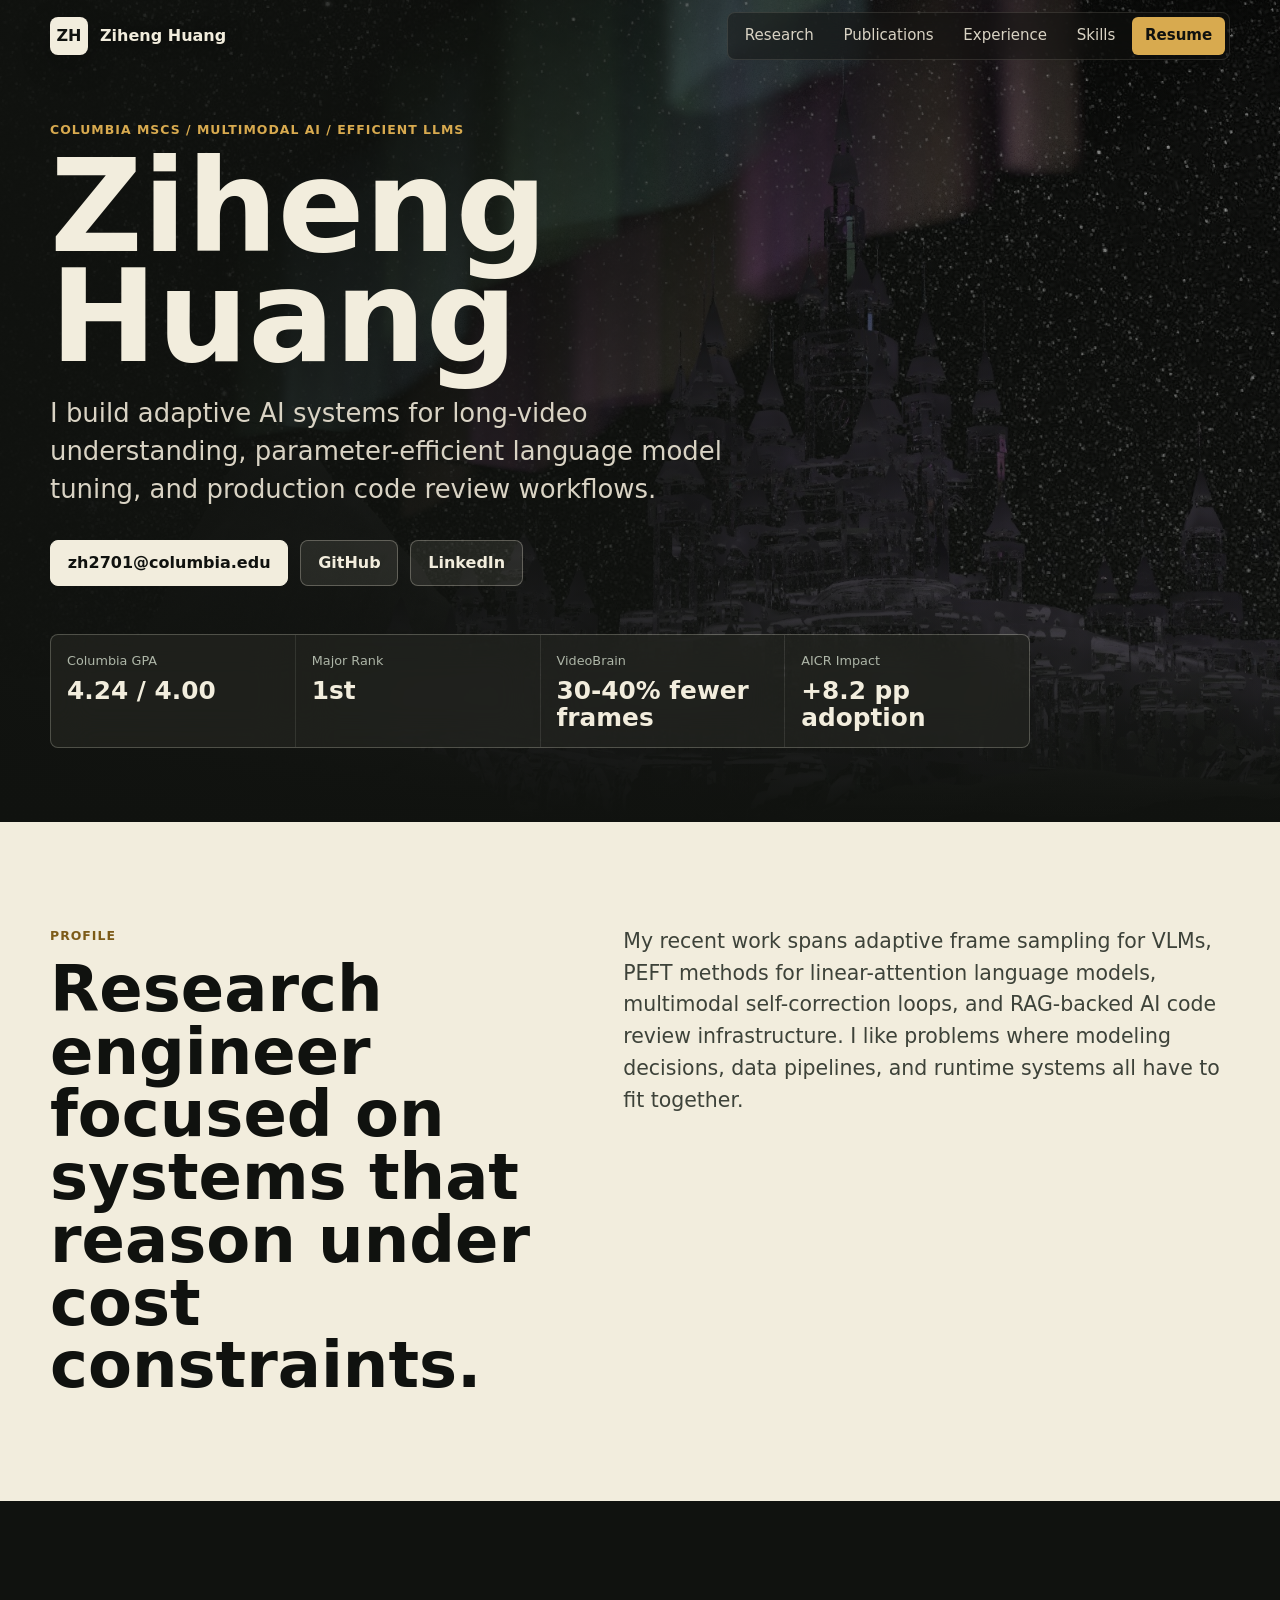
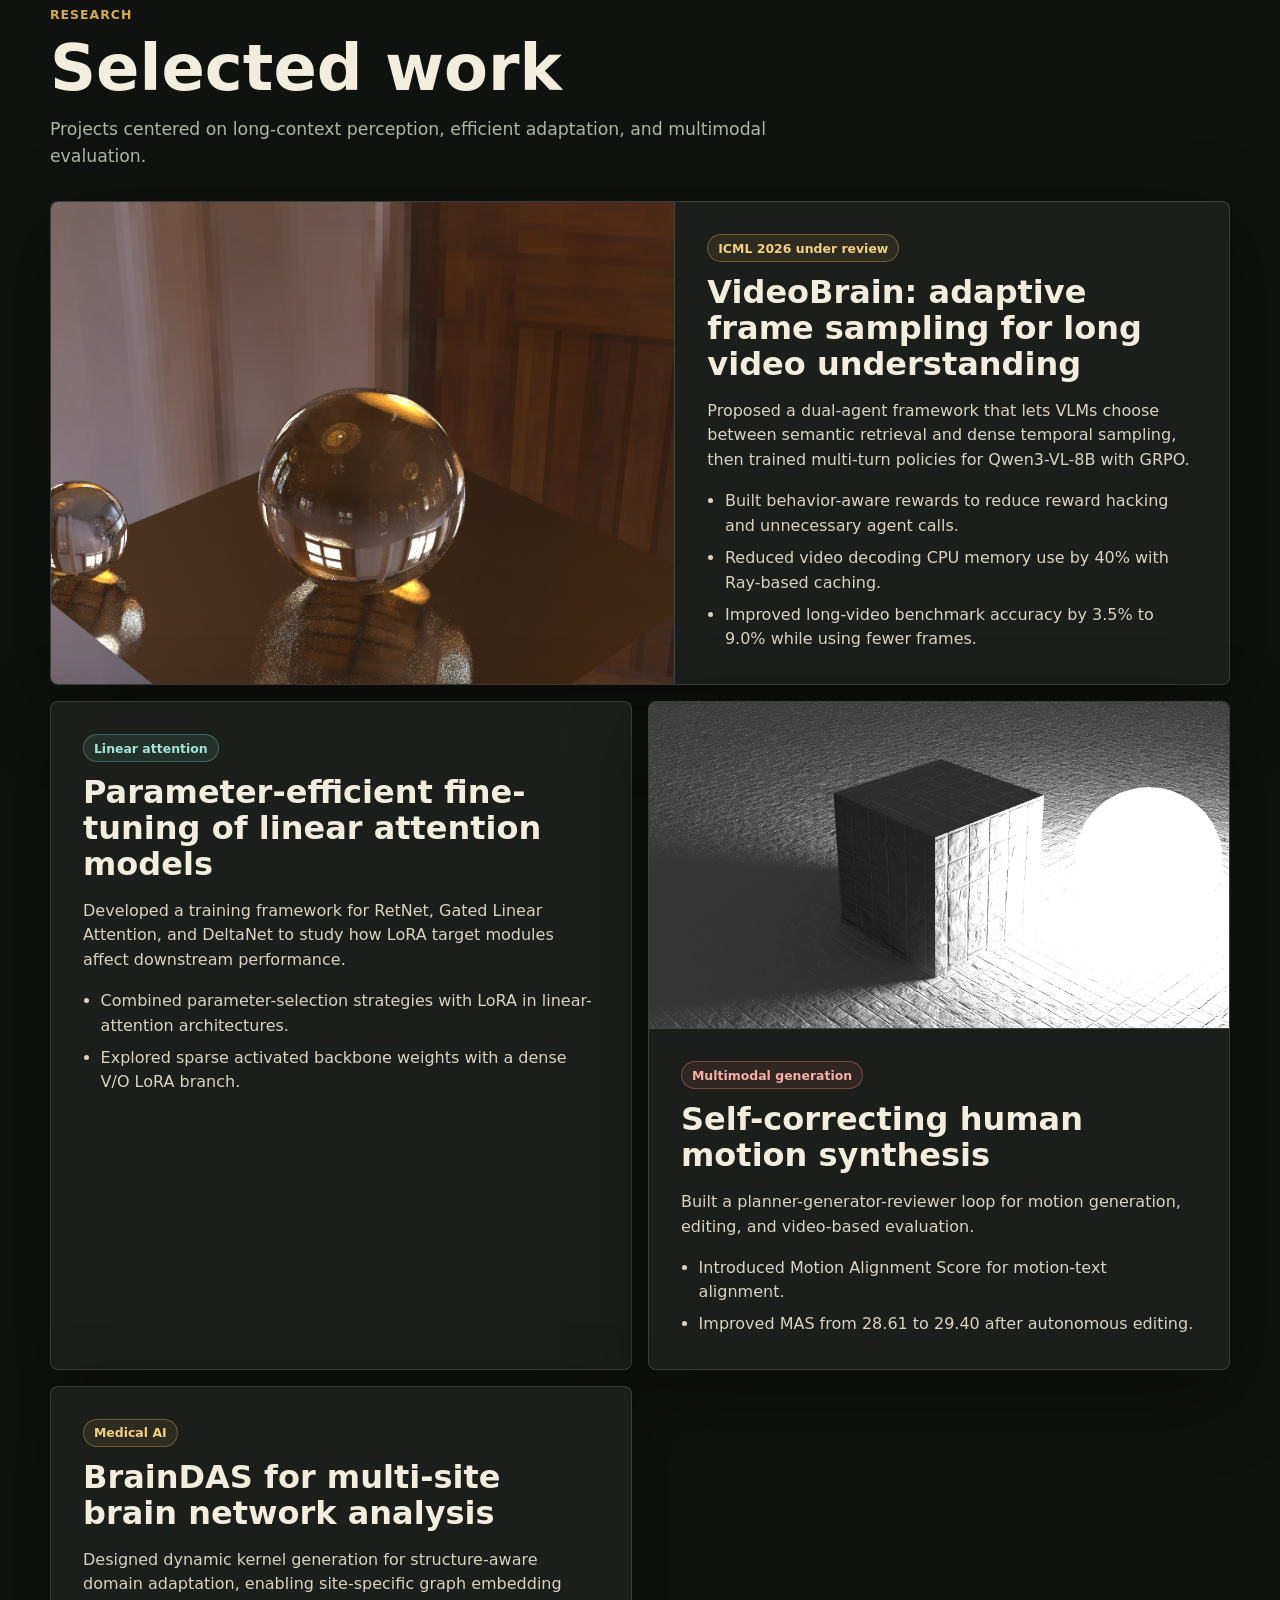
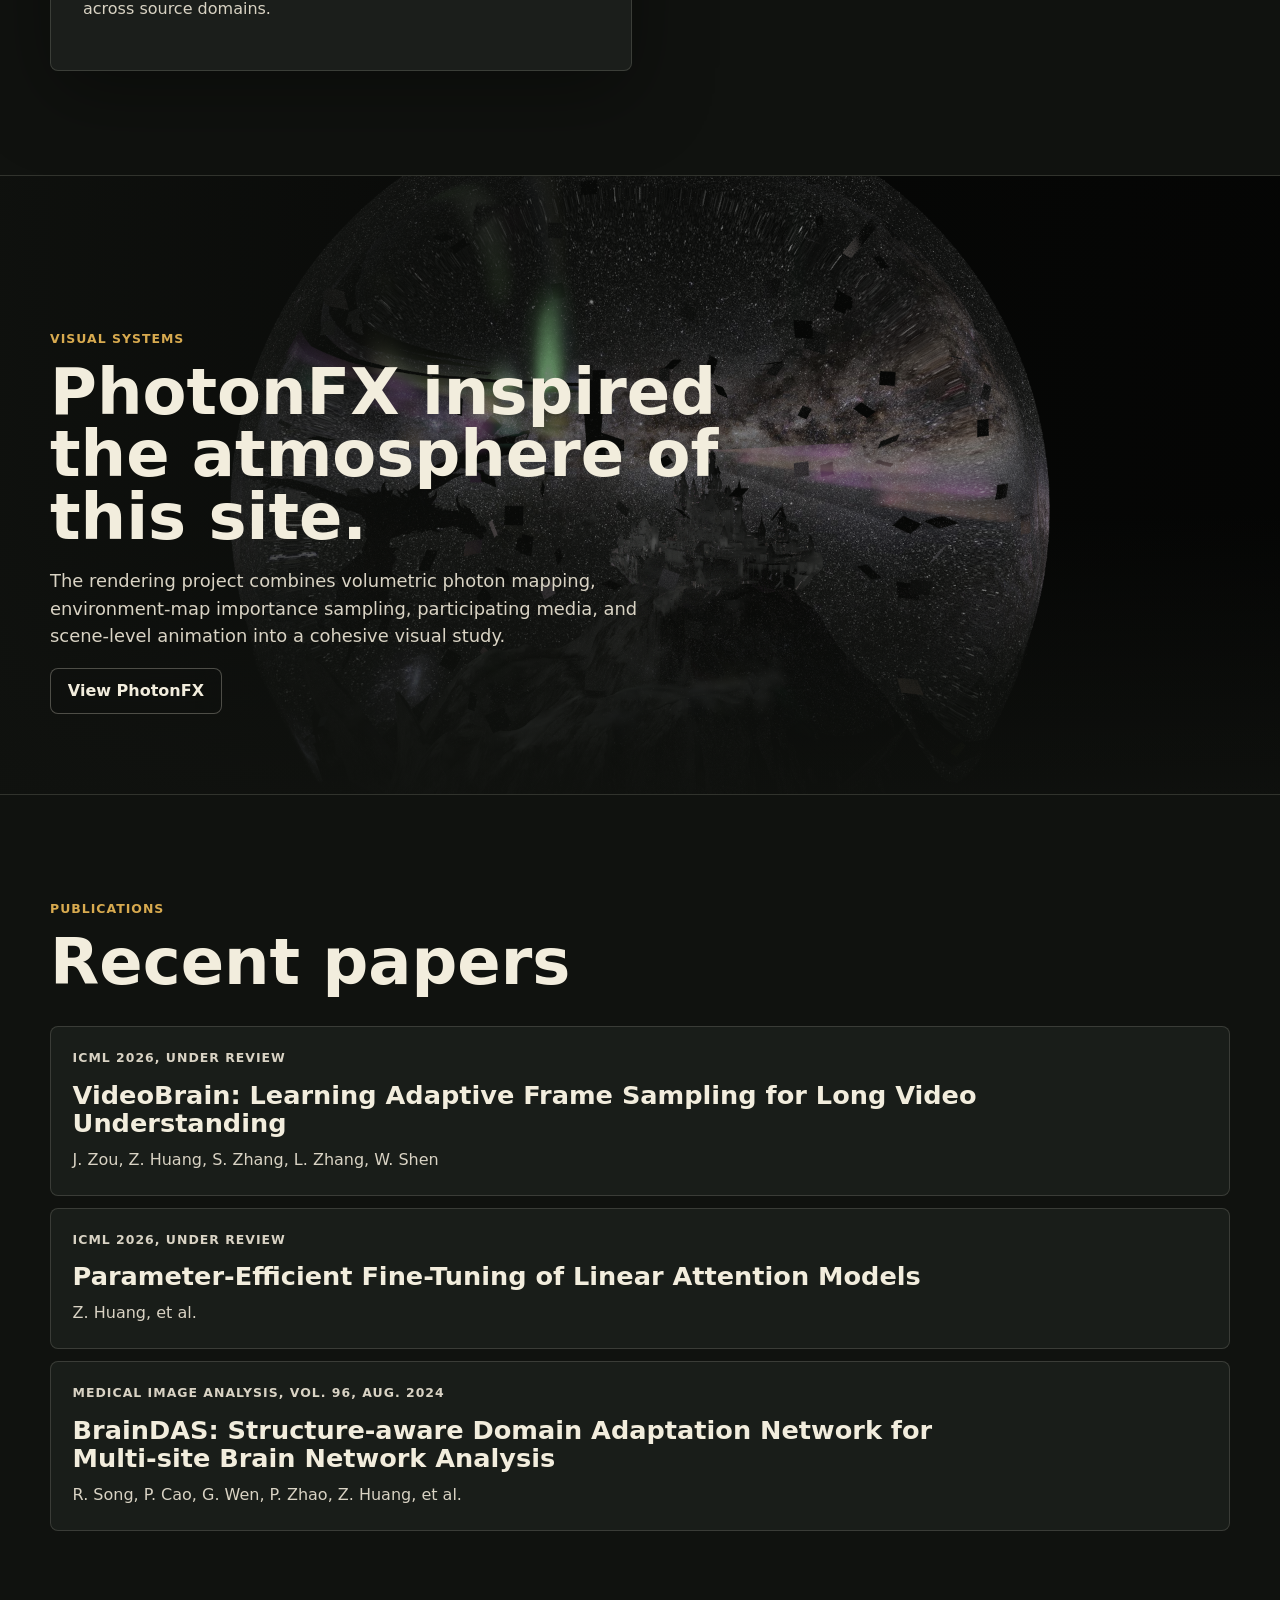
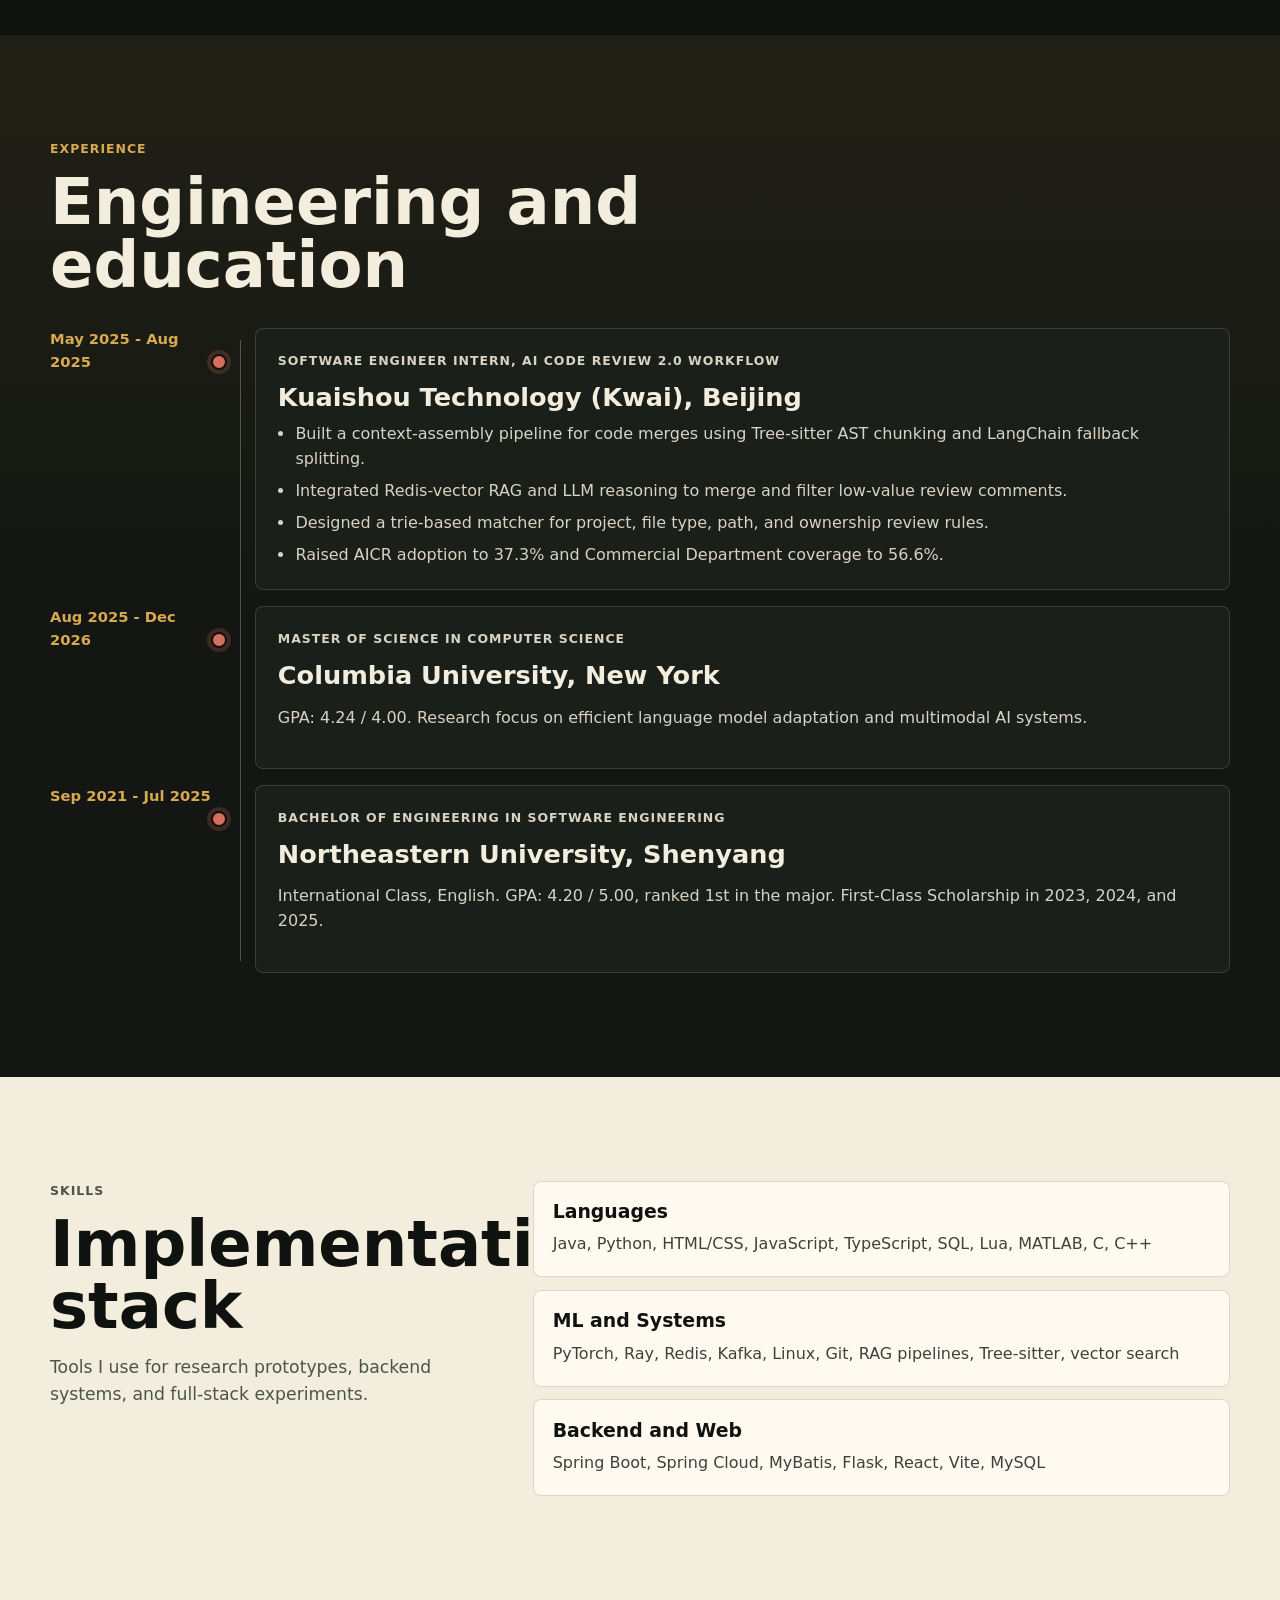
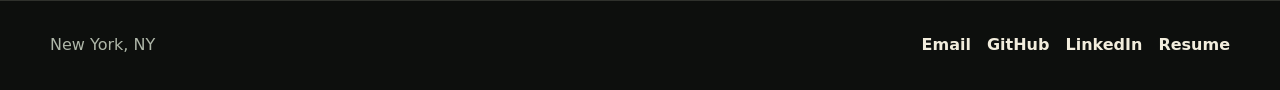
==== henrik/index.html @ ef233bc4 "Add Henrik personal homepage" ====
<!doctype html>
<html lang="en">
<head>
  <meta charset="utf-8">
  <meta name="viewport" content="width=device-width, initial-scale=1">
  <title>Ziheng Huang - AI Systems & Multimodal Research</title>
  <meta name="description" content="Personal homepage for Ziheng Huang, Columbia MSCS student working on multimodal AI, efficient language model adaptation, video understanding, and AI code review systems.">
  <meta name="theme-color" content="#10120f">
  <link rel="preload" href="../PhotonFX/images/ice_castle.jpg" as="image">
  <link rel="stylesheet" href="styles.css">
</head>
<body>
  <a class="skip-link" href="#main">Skip to content</a>

  <header class="site-header" data-header>
    <nav class="nav" aria-label="Primary navigation">
      <a class="brand" href="#top" aria-label="Ziheng Huang home">
        <span class="brand-mark">ZH</span>
        <span class="brand-text">Ziheng Huang</span>
      </a>
      <button class="nav-toggle" type="button" aria-expanded="false" aria-controls="nav-links" data-nav-toggle>
        <span></span>
        <span></span>
        <span></span>
      </button>
      <div class="nav-links" id="nav-links" data-nav-links>
        <a href="#research" data-nav-link>Research</a>
        <a href="#publications" data-nav-link>Publications</a>
        <a href="#experience" data-nav-link>Experience</a>
        <a href="#skills" data-nav-link>Skills</a>
        <a class="nav-resume" href="#experience">Resume</a>
      </div>
    </nav>
  </header>

  <main id="main">
    <section class="hero" id="top" data-section>
      <div class="hero-media" aria-hidden="true">
        <img src="../PhotonFX/images/ice_castle.jpg" alt="">
      </div>
      <div class="hero-scrim" aria-hidden="true"></div>
      <div class="hero-content">
        <p class="eyebrow">Columbia MSCS / Multimodal AI / Efficient LLMs</p>
        <h1>Ziheng Huang</h1>
        <p class="hero-lede">
          I build adaptive AI systems for long-video understanding, parameter-efficient
          language model tuning, and production code review workflows.
        </p>
        <div class="hero-actions" aria-label="Contact links">
          <a class="button primary" href="mailto:zh2701@columbia.edu">zh2701@columbia.edu</a>
          <a class="button secondary" href="https://github.com/HuangZiheng-o-O" target="_blank" rel="noopener">GitHub</a>
          <a class="button secondary" href="https://www.linkedin.com/in/ziheng-huang-0211b1287/" target="_blank" rel="noopener">LinkedIn</a>
        </div>
        <dl class="hero-metrics" aria-label="Selected profile metrics">
          <div>
            <dt>Columbia GPA</dt>
            <dd>4.24 / 4.00</dd>
          </div>
          <div>
            <dt>Major Rank</dt>
            <dd>1st</dd>
          </div>
          <div>
            <dt>VideoBrain</dt>
            <dd>30-40% fewer frames</dd>
          </div>
          <div>
            <dt>AICR Impact</dt>
            <dd>+8.2 pp adoption</dd>
          </div>
        </dl>
      </div>
    </section>

    <section class="intro-band reveal" aria-label="Profile summary">
      <div class="section-inner intro-grid">
        <div>
          <p class="section-kicker">Profile</p>
          <h2>Research engineer focused on systems that reason under cost constraints.</h2>
        </div>
        <p>
          My recent work spans adaptive frame sampling for VLMs, PEFT methods for
          linear-attention language models, multimodal self-correction loops, and RAG-backed
          AI code review infrastructure. I like problems where modeling decisions, data
          pipelines, and runtime systems all have to fit together.
        </p>
      </div>
    </section>

    <section class="section" id="research" data-section>
      <div class="section-inner">
        <div class="section-heading reveal">
          <p class="section-kicker">Research</p>
          <h2>Selected work</h2>
          <p>
            Projects centered on long-context perception, efficient adaptation, and
            multimodal evaluation.
          </p>
        </div>

        <div class="feature-grid">
          <article class="feature-card large reveal">
            <div class="feature-media">
              <img src="../PhotonFX/images/env_map.jpg" alt="Rendered snow globe environment map from PhotonFX.">
            </div>
            <div class="feature-body">
              <span class="pill">ICML 2026 under review</span>
              <h3>VideoBrain: adaptive frame sampling for long video understanding</h3>
              <p>
                Proposed a dual-agent framework that lets VLMs choose between semantic
                retrieval and dense temporal sampling, then trained multi-turn policies for
                Qwen3-VL-8B with GRPO.
              </p>
              <ul>
                <li>Built behavior-aware rewards to reduce reward hacking and unnecessary agent calls.</li>
                <li>Reduced video decoding CPU memory use by 40% with Ray-based caching.</li>
                <li>Improved long-video benchmark accuracy by 3.5% to 9.0% while using fewer frames.</li>
              </ul>
            </div>
          </article>

          <article class="feature-card reveal">
            <div class="feature-body">
              <span class="pill teal">Linear attention</span>
              <h3>Parameter-efficient fine-tuning of linear attention models</h3>
              <p>
                Developed a training framework for RetNet, Gated Linear Attention, and
                DeltaNet to study how LoRA target modules affect downstream performance.
              </p>
              <ul>
                <li>Combined parameter-selection strategies with LoRA in linear-attention architectures.</li>
                <li>Explored sparse activated backbone weights with a dense V/O LoRA branch.</li>
              </ul>
            </div>
          </article>

          <article class="feature-card reveal">
            <div class="feature-media compact">
              <img src="../PhotonFX/images/normal_map_pmfg.jpg" alt="Photon mapping final gathering render.">
            </div>
            <div class="feature-body">
              <span class="pill coral">Multimodal generation</span>
              <h3>Self-correcting human motion synthesis</h3>
              <p>
                Built a planner-generator-reviewer loop for motion generation, editing, and
                video-based evaluation.
              </p>
              <ul>
                <li>Introduced Motion Alignment Score for motion-text alignment.</li>
                <li>Improved MAS from 28.61 to 29.40 after autonomous editing.</li>
              </ul>
            </div>
          </article>

          <article class="feature-card reveal">
            <div class="feature-body">
              <span class="pill">Medical AI</span>
              <h3>BrainDAS for multi-site brain network analysis</h3>
              <p>
                Designed dynamic kernel generation for structure-aware domain adaptation,
                enabling site-specific graph embedding across source domains.
              </p>
            </div>
          </article>
        </div>
      </div>
    </section>

    <section class="visual-section reveal" aria-label="Rendering project">
      <div class="visual-media" aria-hidden="true">
        <img src="../PhotonFX/images/snowglobe.jpg" alt="">
      </div>
      <div class="visual-content">
        <p class="section-kicker">Visual Systems</p>
        <h2>PhotonFX inspired the atmosphere of this site.</h2>
        <p>
          The rendering project combines volumetric photon mapping, environment-map
          importance sampling, participating media, and scene-level animation into a
          cohesive visual study.
        </p>
        <a class="button secondary on-dark" href="../PhotonFX/result.html">View PhotonFX</a>
      </div>
    </section>

    <section class="section" id="publications" data-section>
      <div class="section-inner">
        <div class="section-heading reveal">
          <p class="section-kicker">Publications</p>
          <h2>Recent papers</h2>
        </div>
        <div class="publication-list">
          <article class="publication reveal">
            <p class="pub-venue">ICML 2026, under review</p>
            <h3>VideoBrain: Learning Adaptive Frame Sampling for Long Video Understanding</h3>
            <p>J. Zou, Z. Huang, S. Zhang, L. Zhang, W. Shen</p>
          </article>
          <article class="publication reveal">
            <p class="pub-venue">ICML 2026, under review</p>
            <h3>Parameter-Efficient Fine-Tuning of Linear Attention Models</h3>
            <p>Z. Huang, et al.</p>
          </article>
          <article class="publication reveal">
            <p class="pub-venue">Medical Image Analysis, Vol. 96, Aug. 2024</p>
            <h3>BrainDAS: Structure-aware Domain Adaptation Network for Multi-site Brain Network Analysis</h3>
            <p>R. Song, P. Cao, G. Wen, P. Zhao, Z. Huang, et al.</p>
          </article>
        </div>
      </div>
    </section>

    <section class="section timeline-section" id="experience" data-section>
      <div class="section-inner">
        <div class="section-heading reveal">
          <p class="section-kicker">Experience</p>
          <h2>Engineering and education</h2>
        </div>

        <div class="timeline">
          <article class="timeline-item reveal">
            <div class="timeline-date">May 2025 - Aug 2025</div>
            <div class="timeline-card">
              <p class="role">Software Engineer Intern, AI Code Review 2.0 Workflow</p>
              <h3>Kuaishou Technology (Kwai), Beijing</h3>
              <ul>
                <li>Built a context-assembly pipeline for code merges using Tree-sitter AST chunking and LangChain fallback splitting.</li>
                <li>Integrated Redis-vector RAG and LLM reasoning to merge and filter low-value review comments.</li>
                <li>Designed a trie-based matcher for project, file type, path, and ownership review rules.</li>
                <li>Raised AICR adoption to 37.3% and Commercial Department coverage to 56.6%.</li>
              </ul>
            </div>
          </article>

          <article class="timeline-item reveal">
            <div class="timeline-date">Aug 2025 - Dec 2026</div>
            <div class="timeline-card">
              <p class="role">Master of Science in Computer Science</p>
              <h3>Columbia University, New York</h3>
              <p>GPA: 4.24 / 4.00. Research focus on efficient language model adaptation and multimodal AI systems.</p>
            </div>
          </article>

          <article class="timeline-item reveal">
            <div class="timeline-date">Sep 2021 - Jul 2025</div>
            <div class="timeline-card">
              <p class="role">Bachelor of Engineering in Software Engineering</p>
              <h3>Northeastern University, Shenyang</h3>
              <p>International Class, English. GPA: 4.20 / 5.00, ranked 1st in the major. First-Class Scholarship in 2023, 2024, and 2025.</p>
            </div>
          </article>
        </div>
      </div>
    </section>

    <section class="section skills-section" id="skills" data-section>
      <div class="section-inner skills-layout">
        <div class="section-heading reveal">
          <p class="section-kicker">Skills</p>
          <h2>Implementation stack</h2>
          <p>Tools I use for research prototypes, backend systems, and full-stack experiments.</p>
        </div>
        <div class="skill-columns">
          <div class="skill-group reveal">
            <h3>Languages</h3>
            <p>Java, Python, HTML/CSS, JavaScript, TypeScript, SQL, Lua, MATLAB, C, C++</p>
          </div>
          <div class="skill-group reveal">
            <h3>ML and Systems</h3>
            <p>PyTorch, Ray, Redis, Kafka, Linux, Git, RAG pipelines, Tree-sitter, vector search</p>
          </div>
          <div class="skill-group reveal">
            <h3>Backend and Web</h3>
            <p>Spring Boot, Spring Cloud, MyBatis, Flask, React, Vite, MySQL</p>
          </div>
        </div>
      </div>
    </section>
  </main>

  <footer class="footer">
    <div class="section-inner footer-inner">
      <p>New York, NY</p>
      <div class="footer-links">
        <a href="mailto:zh2701@columbia.edu">Email</a>
        <a href="https://github.com/HuangZiheng-o-O" target="_blank" rel="noopener">GitHub</a>
        <a href="https://www.linkedin.com/in/ziheng-huang-0211b1287/" target="_blank" rel="noopener">LinkedIn</a>
        <a href="#experience">Resume</a>
      </div>
    </div>
  </footer>

  <script src="script.js"></script>
</body>
</html>
---- henrik/styles.css ----
:root {
  --ink: #10120f;
  --ink-2: #171a17;
  --panel: #1d211d;
  --panel-2: #242821;
  --paper: #f2eddd;
  --paper-soft: #d9d3c4;
  --muted: #aeb6a8;
  --line: rgba(242, 237, 221, 0.15);
  --line-strong: rgba(242, 237, 221, 0.28);
  --gold: #d8aa4f;
  --teal: #61b8a7;
  --coral: #d66f5d;
  --sage: #8fa36d;
  --shadow: 0 24px 80px rgba(0, 0, 0, 0.34);
  --max: 1180px;
  color-scheme: dark;
}

* {
  box-sizing: border-box;
}

html {
  scroll-behavior: smooth;
}

body {
  margin: 0;
  font-family: Inter, ui-sans-serif, system-ui, -apple-system, BlinkMacSystemFont, "Segoe UI", sans-serif;
  color: var(--paper);
  background:
    linear-gradient(180deg, rgba(97, 184, 167, 0.08), transparent 300px),
    var(--ink);
  line-height: 1.55;
  letter-spacing: 0;
  overflow-x: hidden;
}

body::before {
  content: "";
  position: fixed;
  inset: 0;
  z-index: -2;
  pointer-events: none;
  opacity: 0.06;
  background-image:
    linear-gradient(rgba(255, 255, 255, 0.08) 1px, transparent 1px),
    linear-gradient(90deg, rgba(255, 255, 255, 0.08) 1px, transparent 1px);
  background-size: 56px 56px;
  mask-image: linear-gradient(to bottom, transparent, black 18%, black 70%, transparent);
}

img {
  display: block;
  max-width: 100%;
}

a {
  color: inherit;
  text-decoration: none;
}

[id] {
  scroll-margin-top: 88px;
}

ul {
  margin: 0;
  padding-left: 1.1rem;
}

li + li {
  margin-top: 0.45rem;
}

.skip-link {
  position: fixed;
  left: 1rem;
  top: 1rem;
  z-index: 1000;
  transform: translateY(-140%);
  padding: 0.65rem 0.9rem;
  color: var(--ink);
  background: var(--paper);
  border-radius: 6px;
  transition: transform 180ms ease;
}

.skip-link:focus {
  transform: translateY(0);
}

.site-header {
  position: fixed;
  top: 0;
  left: 0;
  right: 0;
  z-index: 50;
  transition: background-color 180ms ease, border-color 180ms ease, backdrop-filter 180ms ease;
  border-bottom: 1px solid transparent;
}

.site-header.is-scrolled {
  background: rgba(16, 18, 15, 0.82);
  border-bottom-color: var(--line);
  backdrop-filter: blur(18px);
}

.nav {
  width: min(var(--max), calc(100% - 36px));
  min-height: 72px;
  margin: 0 auto;
  display: flex;
  align-items: center;
  justify-content: space-between;
  gap: 1rem;
}

.brand {
  display: inline-flex;
  align-items: center;
  gap: 0.75rem;
  font-weight: 760;
}

.brand-mark {
  display: grid;
  place-items: center;
  width: 38px;
  height: 38px;
  border: 1px solid var(--line-strong);
  border-radius: 8px;
  color: var(--ink);
  background: var(--paper);
  box-shadow: 0 10px 30px rgba(0, 0, 0, 0.24);
}

.brand-text {
  color: var(--paper);
  text-shadow: 0 1px 16px rgba(0, 0, 0, 0.7);
}

.nav-links {
  display: flex;
  align-items: center;
  gap: 0.25rem;
  padding: 0.25rem;
  border: 1px solid rgba(242, 237, 221, 0.12);
  border-radius: 8px;
  background: rgba(16, 18, 15, 0.44);
  backdrop-filter: blur(14px);
}

.nav-links a {
  min-height: 38px;
  display: inline-flex;
  align-items: center;
  padding: 0 0.8rem;
  border-radius: 6px;
  color: var(--paper-soft);
  font-size: 0.94rem;
  transition: color 160ms ease, background-color 160ms ease;
}

.nav-links a:hover,
.nav-links a.is-active {
  color: var(--paper);
  background: rgba(242, 237, 221, 0.1);
}

.nav-links .nav-resume {
  color: var(--ink);
  background: var(--gold);
  font-weight: 740;
}

.nav-links .nav-resume:hover {
  color: var(--ink);
  background: #f0c66d;
}

.nav-toggle {
  display: none;
  width: 42px;
  height: 42px;
  border: 1px solid var(--line-strong);
  border-radius: 8px;
  background: rgba(16, 18, 15, 0.5);
  color: var(--paper);
  padding: 0;
}

.nav-toggle span {
  display: block;
  width: 19px;
  height: 2px;
  margin: 4px auto;
  background: currentColor;
}

.hero {
  position: relative;
  min-height: 86svh;
  isolation: isolate;
  display: grid;
  align-items: end;
  overflow: hidden;
  padding: 7.5rem 0 4.6rem;
}

.hero-media,
.hero-media img,
.hero-scrim {
  position: absolute;
  inset: 0;
}

.hero-media {
  z-index: -3;
  overflow: hidden;
  background: #1c211f;
}

.hero-media img {
  width: 100%;
  height: 100%;
  object-fit: cover;
  transform: scale(1.04);
  filter: saturate(1.02) contrast(1.04);
  transform-origin: center;
}

.hero-scrim {
  z-index: -2;
  background:
    linear-gradient(90deg, rgba(16, 18, 15, 0.96) 0%, rgba(16, 18, 15, 0.75) 38%, rgba(16, 18, 15, 0.2) 100%),
    linear-gradient(0deg, var(--ink) 0%, rgba(16, 18, 15, 0.56) 30%, rgba(16, 18, 15, 0.2) 100%);
}

.hero-content {
  width: min(var(--max), calc(100% - 36px));
  margin: 0 auto;
}

.eyebrow,
.section-kicker,
.pub-venue,
.role {
  margin: 0 0 0.8rem;
  color: var(--gold);
  font-size: 0.78rem;
  font-weight: 800;
  letter-spacing: 0.08em;
  text-transform: uppercase;
}

.hero h1 {
  max-width: 11ch;
  margin: 0;
  color: var(--paper);
  font-size: clamp(4.2rem, 10vw, 9.8rem);
  line-height: 0.86;
  font-weight: 860;
}

.hero-lede {
  max-width: 720px;
  margin: 1.45rem 0 0;
  color: var(--paper-soft);
  font-size: clamp(1.14rem, 2.3vw, 1.62rem);
  line-height: 1.45;
}

.hero-actions {
  display: flex;
  flex-wrap: wrap;
  gap: 0.75rem;
  margin-top: 2rem;
}

.button {
  display: inline-flex;
  align-items: center;
  justify-content: center;
  min-height: 46px;
  padding: 0 1.05rem;
  border-radius: 8px;
  border: 1px solid var(--line-strong);
  font-weight: 760;
  transition: transform 160ms ease, border-color 160ms ease, background-color 160ms ease;
}

.button:hover {
  transform: translateY(-2px);
}

.button.primary {
  color: var(--ink);
  background: var(--paper);
  border-color: var(--paper);
}

.button.secondary {
  color: var(--paper);
  background: rgba(242, 237, 221, 0.09);
}

.button.secondary:hover {
  border-color: var(--paper);
  background: rgba(242, 237, 221, 0.14);
}

.button.on-dark {
  background: rgba(16, 18, 15, 0.48);
  backdrop-filter: blur(10px);
}

.hero-metrics {
  display: grid;
  grid-template-columns: repeat(4, minmax(0, 1fr));
  gap: 1px;
  max-width: 980px;
  margin: 3rem 0 0;
  overflow: hidden;
  border: 1px solid var(--line);
  border-radius: 8px;
  background: var(--line);
}

.hero-metrics div {
  min-height: 112px;
  padding: 1rem;
  background: rgba(16, 18, 15, 0.58);
  backdrop-filter: blur(18px);
}

.hero-metrics dt {
  color: var(--muted);
  font-size: 0.8rem;
}

.hero-metrics dd {
  margin: 0.35rem 0 0;
  color: var(--paper);
  font-size: clamp(1.1rem, 2vw, 1.55rem);
  line-height: 1.1;
  font-weight: 800;
}

.section,
.intro-band {
  padding: 6.5rem 0;
}

.section-inner {
  width: min(var(--max), calc(100% - 36px));
  margin: 0 auto;
}

.intro-band {
  background: var(--paper);
  color: var(--ink);
}

.intro-grid {
  display: grid;
  grid-template-columns: minmax(0, 0.9fr) minmax(0, 1.1fr);
  gap: clamp(2rem, 6vw, 6rem);
  align-items: start;
}

.intro-band .section-kicker {
  color: #7d5b18;
}

.intro-band h2,
.section-heading h2,
.visual-content h2 {
  margin: 0;
  font-size: clamp(2.15rem, 5vw, 4.6rem);
  line-height: 0.98;
  letter-spacing: 0;
}

.intro-band p:last-child {
  margin: 0;
  color: #3d4239;
  font-size: clamp(1.05rem, 1.7vw, 1.28rem);
}

.section-heading {
  max-width: 780px;
  margin-bottom: 2rem;
}

.section-heading p:last-child {
  margin: 1rem 0 0;
  color: var(--muted);
  font-size: 1.08rem;
}

.feature-grid {
  display: grid;
  grid-template-columns: repeat(2, minmax(0, 1fr));
  gap: 1rem;
}

.feature-card {
  min-height: 100%;
  border: 1px solid var(--line);
  border-radius: 8px;
  background: rgba(29, 33, 29, 0.9);
  overflow: hidden;
  box-shadow: var(--shadow);
}

.feature-card.large {
  grid-column: 1 / -1;
  display: grid;
  grid-template-columns: minmax(0, 1.06fr) minmax(360px, 0.94fr);
}

.feature-media {
  min-height: 360px;
  background: var(--panel-2);
  border-bottom: 1px solid var(--line);
}

.feature-card.large .feature-media {
  min-height: 100%;
  border-bottom: 0;
  border-right: 1px solid var(--line);
}

.feature-media.compact {
  min-height: 250px;
}

.feature-media img {
  width: 100%;
  height: 100%;
  object-fit: cover;
}

.feature-body {
  padding: clamp(1.25rem, 3vw, 2rem);
}

.pill {
  display: inline-flex;
  align-items: center;
  min-height: 28px;
  padding: 0 0.62rem;
  border: 1px solid rgba(216, 170, 79, 0.4);
  border-radius: 999px;
  color: #f3cf84;
  background: rgba(216, 170, 79, 0.1);
  font-size: 0.78rem;
  font-weight: 780;
}

.pill.teal {
  color: #a5e2d7;
  border-color: rgba(97, 184, 167, 0.42);
  background: rgba(97, 184, 167, 0.12);
}

.pill.coral {
  color: #f5b0a4;
  border-color: rgba(214, 111, 93, 0.45);
  background: rgba(214, 111, 93, 0.12);
}

.feature-body h3,
.publication h3,
.timeline-card h3,
.skill-group h3 {
  margin: 0.8rem 0 0.65rem;
  color: var(--paper);
  font-size: clamp(1.35rem, 2.5vw, 2rem);
  line-height: 1.12;
}

.feature-body p,
.feature-body li,
.publication p,
.timeline-card p,
.timeline-card li,
.skill-group p {
  color: var(--paper-soft);
}

.feature-body ul {
  margin-top: 1rem;
}

.visual-section {
  position: relative;
  min-height: 620px;
  display: grid;
  align-items: end;
  isolation: isolate;
  overflow: hidden;
  padding: 5rem 0;
  border-top: 1px solid var(--line);
  border-bottom: 1px solid var(--line);
}

.visual-media,
.visual-media img {
  position: absolute;
  inset: 0;
}

.visual-media {
  z-index: -3;
}

.visual-media img {
  width: 100%;
  height: 100%;
  object-fit: cover;
}

.visual-section::after {
  content: "";
  position: absolute;
  inset: 0;
  z-index: -2;
  background:
    linear-gradient(90deg, rgba(16, 18, 15, 0.92), rgba(16, 18, 15, 0.42) 54%, rgba(16, 18, 15, 0.3)),
    linear-gradient(0deg, rgba(16, 18, 15, 0.86), transparent 45%);
}

.visual-content {
  width: min(720px, calc(100% - 36px));
  margin-left: max(18px, calc((100vw - var(--max)) / 2));
}

.visual-content p:not(.section-kicker) {
  max-width: 650px;
  color: var(--paper-soft);
  font-size: 1.12rem;
}

.publication-list {
  display: grid;
  gap: 0.75rem;
}

.publication {
  padding: 1.35rem;
  border: 1px solid var(--line);
  border-radius: 8px;
  background: rgba(29, 33, 29, 0.76);
}

.publication h3 {
  max-width: 920px;
  font-size: clamp(1.2rem, 2vw, 1.65rem);
}

.publication p {
  margin: 0;
}

.pub-venue {
  color: var(--teal);
}

.timeline-section {
  background:
    linear-gradient(180deg, rgba(216, 170, 79, 0.07), transparent 36rem),
    #131612;
}

.timeline {
  position: relative;
  display: grid;
  gap: 1rem;
}

.timeline::before {
  content: "";
  position: absolute;
  left: 190px;
  top: 0.75rem;
  bottom: 0.75rem;
  width: 1px;
  background: var(--line-strong);
}

.timeline-item {
  display: grid;
  grid-template-columns: 170px minmax(0, 1fr);
  gap: 2.2rem;
  align-items: start;
}

.timeline-date {
  position: sticky;
  top: 92px;
  color: var(--gold);
  font-weight: 780;
  font-size: 0.92rem;
}

.timeline-card {
  position: relative;
  padding: 1.35rem;
  border: 1px solid var(--line);
  border-radius: 8px;
  background: rgba(29, 33, 29, 0.82);
}

.timeline-card::before {
  content: "";
  position: absolute;
  left: -2.8rem;
  top: 1.55rem;
  width: 12px;
  height: 12px;
  border: 2px solid var(--ink);
  border-radius: 50%;
  background: var(--coral);
  box-shadow: 0 0 0 4px rgba(214, 111, 93, 0.22);
}

.timeline-card h3 {
  font-size: clamp(1.22rem, 2vw, 1.65rem);
}

.role {
  color: var(--teal);
}

.skills-section {
  background: var(--paper);
  color: var(--ink);
}

.skills-layout {
  display: grid;
  grid-template-columns: minmax(250px, 0.75fr) minmax(0, 1.25fr);
  gap: clamp(2rem, 5vw, 5rem);
  align-items: start;
}

.skills-section .section-kicker {
  color: #7d5b18;
}

.skills-section .section-heading p {
  color: #4d554a;
}

.skill-columns {
  display: grid;
  gap: 0.8rem;
}

.skill-group {
  padding: 1.2rem;
  border: 1px solid rgba(16, 18, 15, 0.15);
  border-radius: 8px;
  background: #fffaf0;
}

.skill-group h3 {
  margin-top: 0;
  color: var(--ink);
  font-size: 1.18rem;
}

.skill-group p {
  margin: 0;
  color: #3d4239;
}

.footer {
  padding: 2rem 0;
  border-top: 1px solid var(--line);
  background: #0d0f0d;
}

.footer-inner {
  display: flex;
  align-items: center;
  justify-content: space-between;
  gap: 1rem;
  color: var(--muted);
}

.footer-inner p {
  margin: 0;
}

.footer-links {
  display: flex;
  flex-wrap: wrap;
  gap: 1rem;
  font-weight: 700;
}

.footer-links a {
  color: var(--paper);
}

.reveal {
  opacity: 0;
  transform: translateY(18px);
  transition: opacity 520ms ease, transform 520ms ease;
}

.reveal.is-visible {
  opacity: 1;
  transform: translateY(0);
}

@media (prefers-reduced-motion: reduce) {
  html {
    scroll-behavior: auto;
  }

  *,
  *::before,
  *::after {
    animation-duration: 0.001ms !important;
    animation-iteration-count: 1 !important;
    scroll-behavior: auto !important;
    transition-duration: 0.001ms !important;
  }

  .reveal {
    opacity: 1;
    transform: none;
  }
}

@media (max-width: 920px) {
  .nav-toggle {
    display: inline-block;
  }

  .nav-links {
    position: absolute;
    top: calc(100% - 0.5rem);
    right: 18px;
    left: 18px;
    display: grid;
    grid-template-columns: repeat(2, minmax(0, 1fr));
    padding: 0.6rem;
    opacity: 0;
    pointer-events: none;
    transform: translateY(-8px);
    transition: opacity 180ms ease, transform 180ms ease;
  }

  .nav-links.is-open {
    opacity: 1;
    pointer-events: auto;
    transform: translateY(0);
  }

  .nav-links a {
    justify-content: center;
  }

  .hero {
    min-height: 84svh;
  }

  .hero-scrim {
    background:
      linear-gradient(90deg, rgba(16, 18, 15, 0.92), rgba(16, 18, 15, 0.54)),
      linear-gradient(0deg, var(--ink) 0%, rgba(16, 18, 15, 0.42) 58%);
  }

  .hero-metrics {
    grid-template-columns: repeat(2, minmax(0, 1fr));
  }

  .intro-grid,
  .feature-card.large,
  .skills-layout {
    grid-template-columns: 1fr;
  }

  .feature-card.large .feature-media {
    min-height: 330px;
    border-right: 0;
    border-bottom: 1px solid var(--line);
  }

  .timeline::before {
    left: 0.35rem;
  }

  .timeline-item {
    grid-template-columns: 1fr;
    gap: 0.65rem;
    padding-left: 2rem;
  }

  .timeline-date {
    position: static;
  }

  .timeline-card::before {
    left: -2rem;
  }
}

@media (max-width: 680px) {
  .nav {
    width: min(var(--max), calc(100% - 28px));
    min-height: 64px;
  }

  .brand-text {
    display: none;
  }

  .nav-links {
    grid-template-columns: 1fr;
    right: 14px;
    left: 14px;
  }

  .hero {
    padding-top: 6.5rem;
    padding-bottom: 3rem;
  }

  .hero h1 {
    font-size: clamp(3.4rem, 17vw, 5.5rem);
  }

  .hero-actions {
    display: grid;
    grid-template-columns: 1fr;
  }

  .button {
    width: 100%;
  }

  .hero-metrics {
    grid-template-columns: 1fr;
    margin-top: 2.2rem;
  }

  .hero-metrics div {
    min-height: 92px;
  }

  .section,
  .intro-band {
    padding: 4.25rem 0;
  }

  .feature-grid {
    grid-template-columns: 1fr;
  }

  .feature-media,
  .feature-card.large .feature-media {
    min-height: 260px;
  }

  .visual-section {
    min-height: 560px;
  }

  .visual-content {
    margin: 0 auto;
  }

  .footer-inner {
    align-items: flex-start;
    flex-direction: column;
  }
}
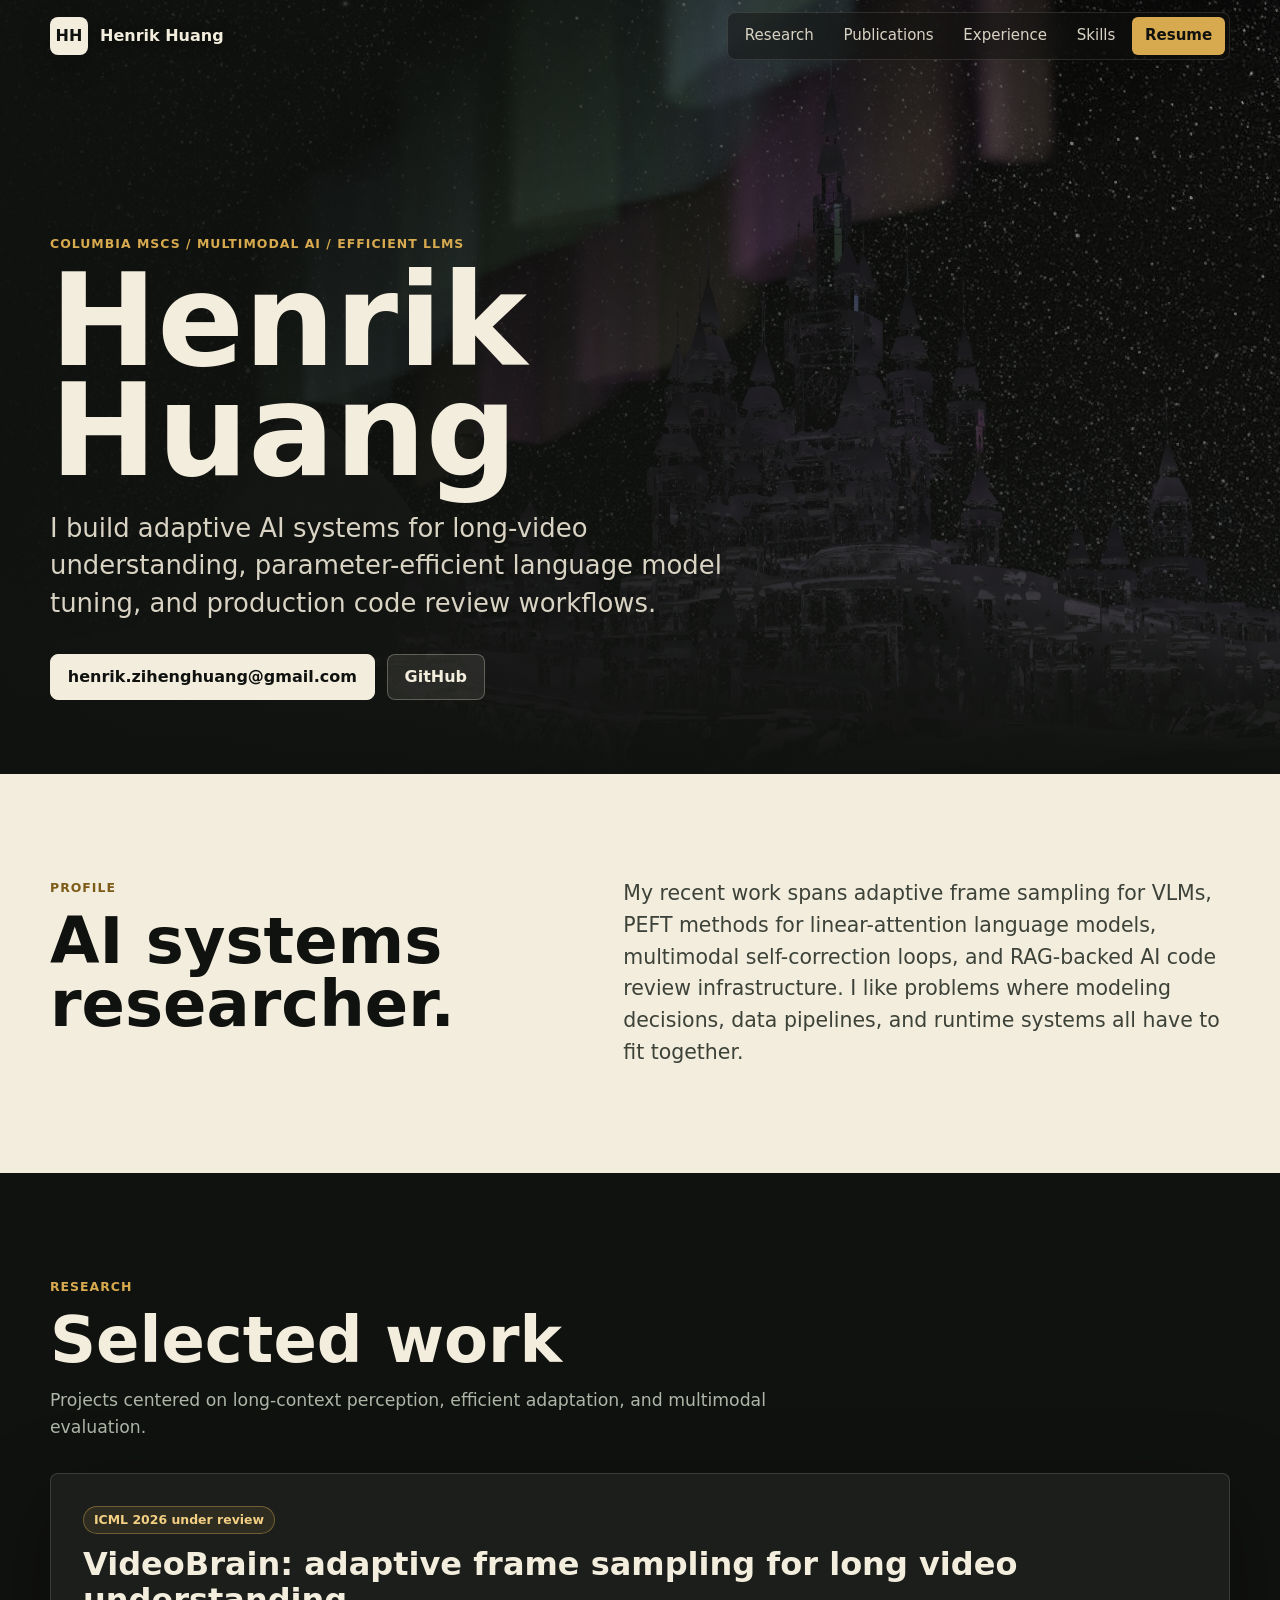
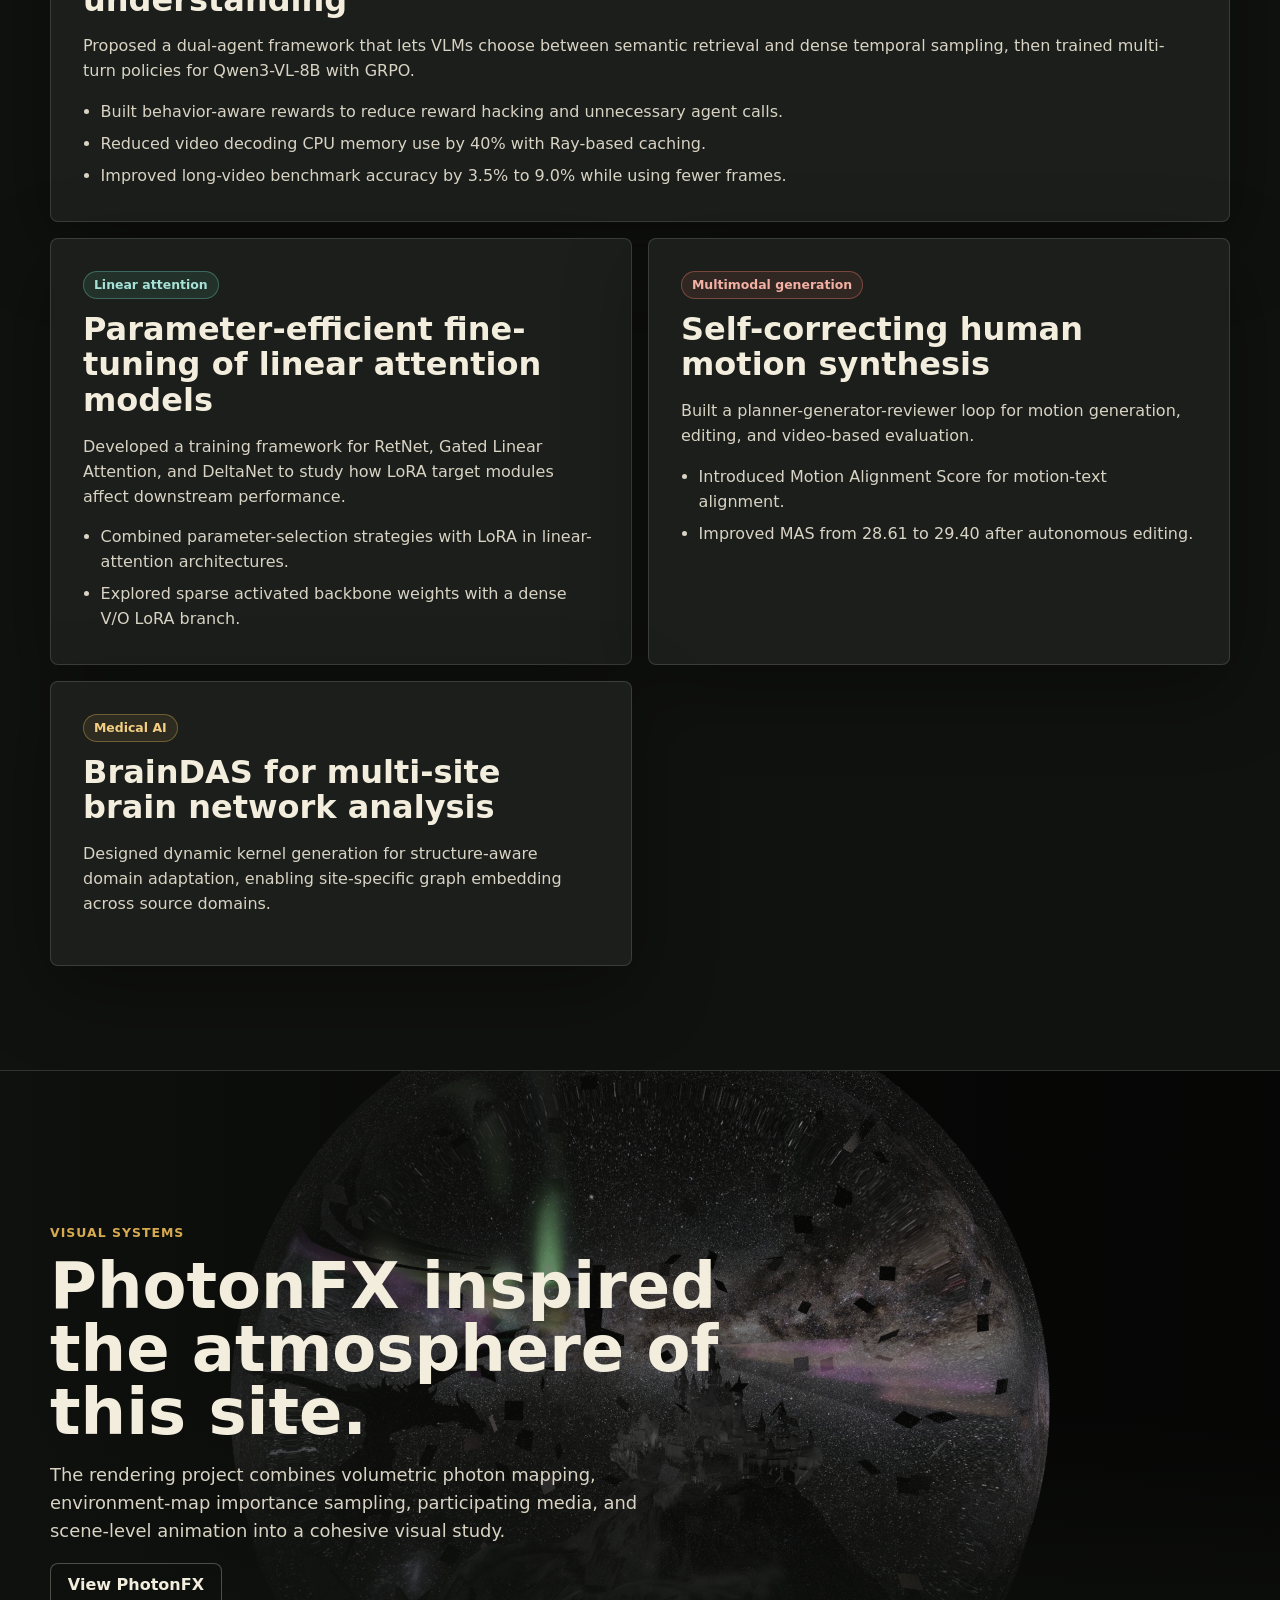
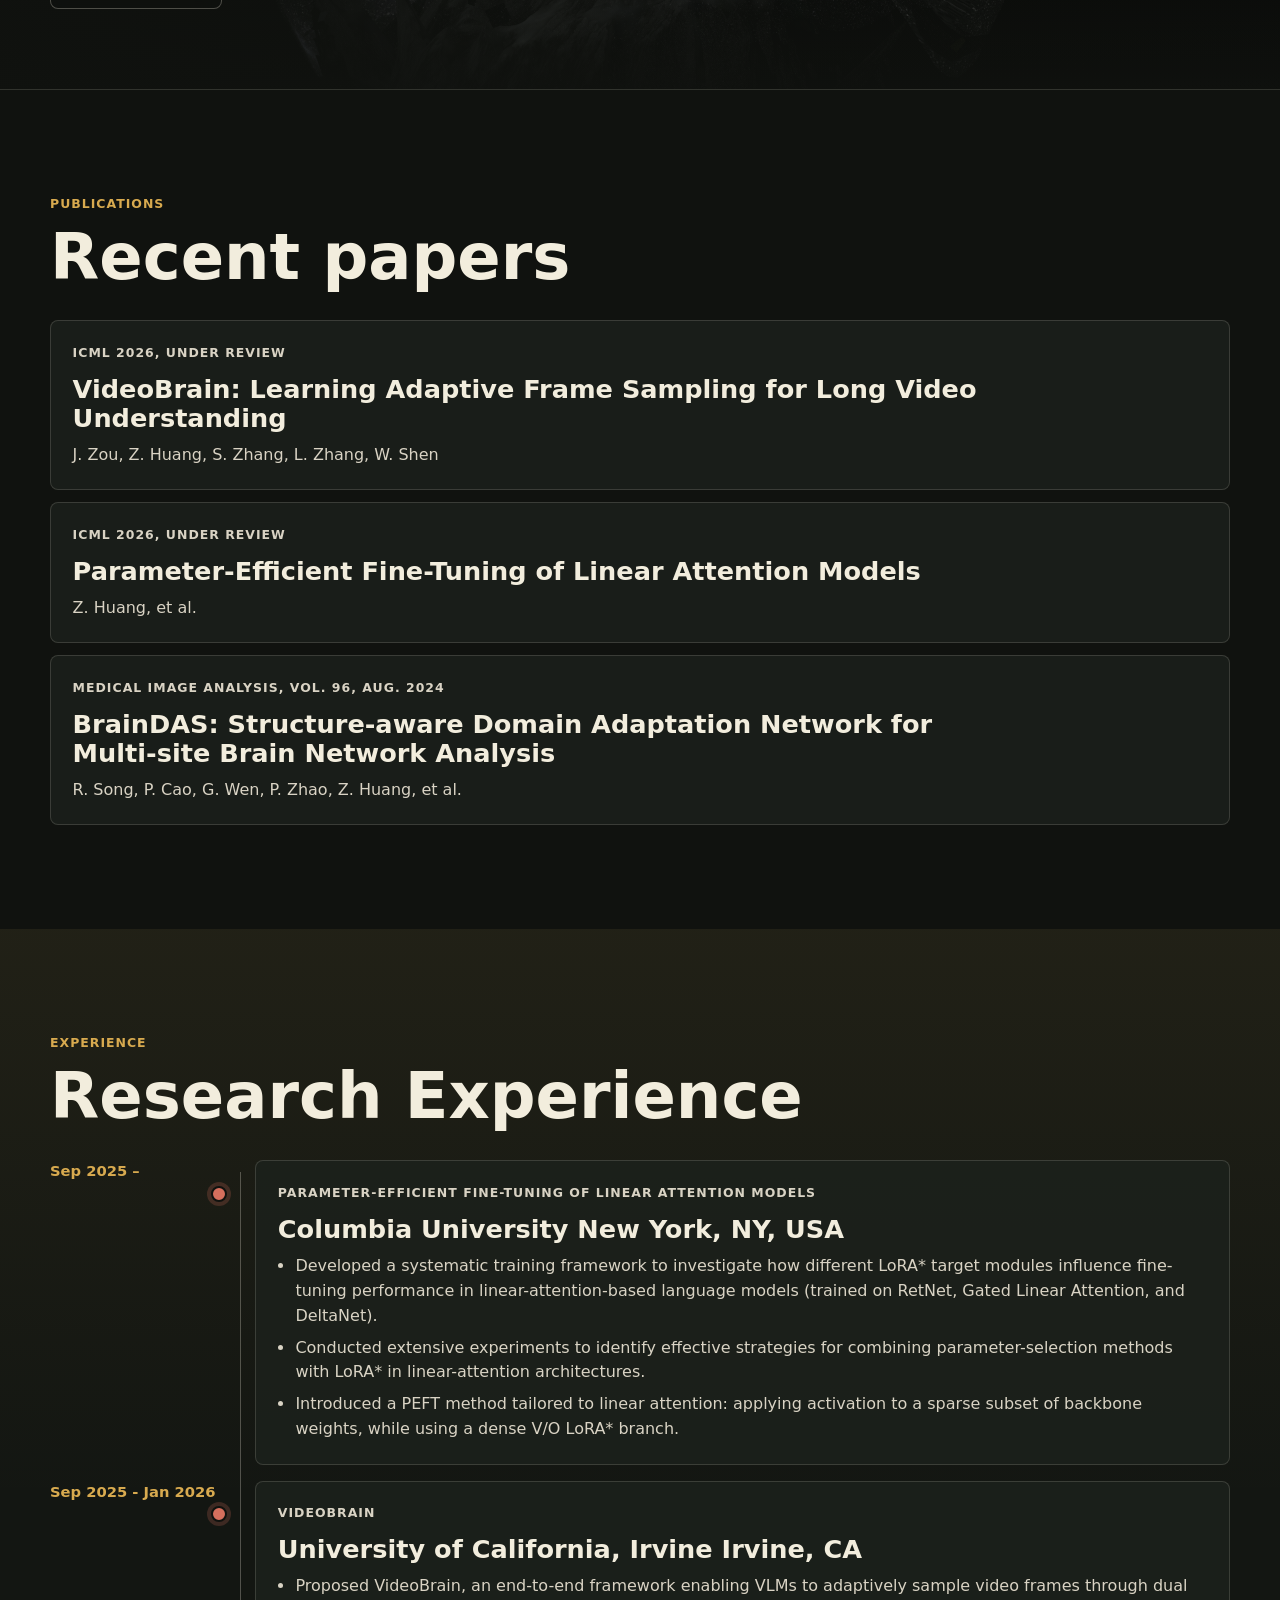
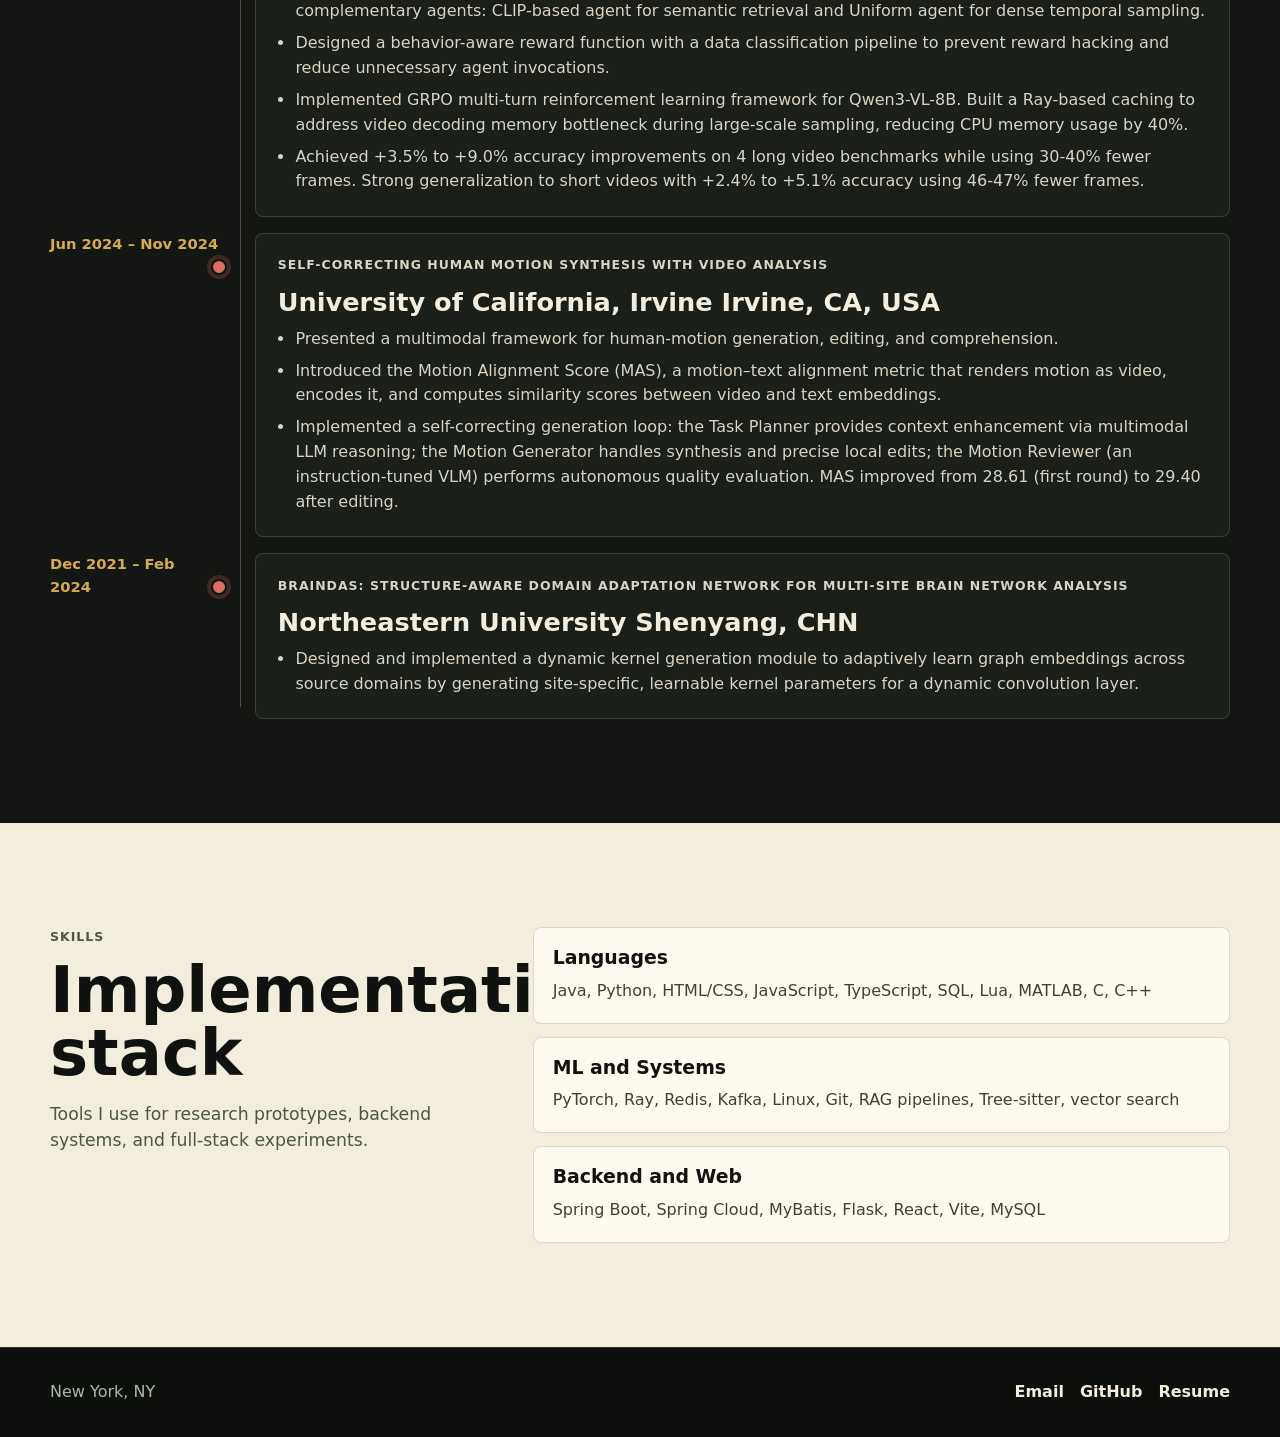
==== commit 0b982241: "Update Henrik homepage content" ====
--- a/henrik/index.html
+++ b/henrik/index.html
@@ -3,8 +3,8 @@
 <head>
   <meta charset="utf-8">
   <meta name="viewport" content="width=device-width, initial-scale=1">
-  <title>Ziheng Huang - AI Systems & Multimodal Research</title>
-  <meta name="description" content="Personal homepage for Ziheng Huang, Columbia MSCS student working on multimodal AI, efficient language model adaptation, video understanding, and AI code review systems.">
+  <title>Henrik Huang - AI Systems & Multimodal Research</title>
+  <meta name="description" content="Personal homepage for Henrik Huang, Columbia MSCS student working on multimodal AI, efficient language model adaptation, video understanding, and AI systems.">
   <meta name="theme-color" content="#10120f">
   <link rel="preload" href="../PhotonFX/images/ice_castle.jpg" as="image">
   <link rel="stylesheet" href="styles.css">
@@ -14,9 +14,9 @@
 
   <header class="site-header" data-header>
     <nav class="nav" aria-label="Primary navigation">
-      <a class="brand" href="#top" aria-label="Ziheng Huang home">
-        <span class="brand-mark">ZH</span>
-        <span class="brand-text">Ziheng Huang</span>
+      <a class="brand" href="#top" aria-label="Henrik Huang home">
+        <span class="brand-mark">HH</span>
+        <span class="brand-text">Henrik Huang</span>
       </a>
       <button class="nav-toggle" type="button" aria-expanded="false" aria-controls="nav-links" data-nav-toggle>
         <span></span>
@@ -41,34 +41,16 @@
       <div class="hero-scrim" aria-hidden="true"></div>
       <div class="hero-content">
         <p class="eyebrow">Columbia MSCS / Multimodal AI / Efficient LLMs</p>
-        <h1>Ziheng Huang</h1>
+        <h1>Henrik Huang</h1>
         <p class="hero-lede">
           I build adaptive AI systems for long-video understanding, parameter-efficient
           language model tuning, and production code review workflows.
         </p>
         <div class="hero-actions" aria-label="Contact links">
-          <a class="button primary" href="mailto:zh2701@columbia.edu">zh2701@columbia.edu</a>
+          <a class="button primary" href="mailto:henrik.zihenghuang@gmail.com">henrik.zihenghuang@gmail.com</a>
           <a class="button secondary" href="https://github.com/HuangZiheng-o-O" target="_blank" rel="noopener">GitHub</a>
-          <a class="button secondary" href="https://www.linkedin.com/in/ziheng-huang-0211b1287/" target="_blank" rel="noopener">LinkedIn</a>
-        </div>
-        <dl class="hero-metrics" aria-label="Selected profile metrics">
-          <div>
-            <dt>Columbia GPA</dt>
-            <dd>4.24 / 4.00</dd>
-          </div>
-          <div>
-            <dt>Major Rank</dt>
-            <dd>1st</dd>
-          </div>
-          <div>
-            <dt>VideoBrain</dt>
-            <dd>30-40% fewer frames</dd>
-          </div>
-          <div>
-            <dt>AICR Impact</dt>
-            <dd>+8.2 pp adoption</dd>
-          </div>
-        </dl>
+          <!-- <a class="button secondary" href="https://www.linkedin.com/in/ziheng-huang-0211b1287/" target="_blank" rel="noopener">LinkedIn</a> -->
+        </div>
       </div>
     </section>
 
@@ -76,7 +58,7 @@
       <div class="section-inner intro-grid">
         <div>
           <p class="section-kicker">Profile</p>
-          <h2>Research engineer focused on systems that reason under cost constraints.</h2>
+          <h2>AI systems researcher.</h2>
         </div>
         <p>
           My recent work spans adaptive frame sampling for VLMs, PEFT methods for
@@ -100,9 +82,6 @@
 
         <div class="feature-grid">
           <article class="feature-card large reveal">
-            <div class="feature-media">
-              <img src="../PhotonFX/images/env_map.jpg" alt="Rendered snow globe environment map from PhotonFX.">
-            </div>
             <div class="feature-body">
               <span class="pill">ICML 2026 under review</span>
               <h3>VideoBrain: adaptive frame sampling for long video understanding</h3>
@@ -135,9 +114,6 @@
           </article>
 
           <article class="feature-card reveal">
-            <div class="feature-media compact">
-              <img src="../PhotonFX/images/normal_map_pmfg.jpg" alt="Photon mapping final gathering render.">
-            </div>
             <div class="feature-body">
               <span class="pill coral">Multimodal generation</span>
               <h3>Self-correcting human motion synthesis</h3>
@@ -212,10 +188,11 @@
       <div class="section-inner">
         <div class="section-heading reveal">
           <p class="section-kicker">Experience</p>
-          <h2>Engineering and education</h2>
+          <h2>Research Experience</h2>
         </div>
 
         <div class="timeline">
+          <!--
           <article class="timeline-item reveal">
             <div class="timeline-date">May 2025 - Aug 2025</div>
             <div class="timeline-card">
@@ -229,22 +206,56 @@
               </ul>
             </div>
           </article>
-
-          <article class="timeline-item reveal">
-            <div class="timeline-date">Aug 2025 - Dec 2026</div>
-            <div class="timeline-card">
-              <p class="role">Master of Science in Computer Science</p>
-              <h3>Columbia University, New York</h3>
-              <p>GPA: 4.24 / 4.00. Research focus on efficient language model adaptation and multimodal AI systems.</p>
-            </div>
-          </article>
-
-          <article class="timeline-item reveal">
-            <div class="timeline-date">Sep 2021 - Jul 2025</div>
-            <div class="timeline-card">
-              <p class="role">Bachelor of Engineering in Software Engineering</p>
-              <h3>Northeastern University, Shenyang</h3>
-              <p>International Class, English. GPA: 4.20 / 5.00, ranked 1st in the major. First-Class Scholarship in 2023, 2024, and 2025.</p>
+          -->
+
+          <article class="timeline-item reveal">
+            <div class="timeline-date">Sep 2025 –</div>
+            <div class="timeline-card">
+              <p class="role">Parameter-Efficient Fine-Tuning of Linear Attention Models</p>
+              <h3>Columbia University New York, NY, USA</h3>
+              <ul>
+                <li>Developed a systematic training framework to investigate how different LoRA* target modules influence fine-tuning performance in linear-attention-based language models (trained on RetNet, Gated Linear Attention, and DeltaNet).</li>
+                <li>Conducted extensive experiments to identify effective strategies for combining parameter-selection methods with LoRA* in linear-attention architectures.</li>
+                <li>Introduced a PEFT method tailored to linear attention: applying activation to a sparse subset of backbone weights, while using a dense V/O LoRA* branch.</li>
+              </ul>
+            </div>
+          </article>
+
+          <article class="timeline-item reveal">
+            <div class="timeline-date">Sep 2025 - Jan 2026</div>
+            <div class="timeline-card">
+              <p class="role">VideoBrain</p>
+              <h3>University of California, Irvine Irvine, CA</h3>
+              <ul>
+                <li>Proposed VideoBrain, an end-to-end framework enabling VLMs to adaptively sample video frames through dual complementary agents: CLIP-based agent for semantic retrieval and Uniform agent for dense temporal sampling.</li>
+                <li>Designed a behavior-aware reward function with a data classification pipeline to prevent reward hacking and reduce unnecessary agent invocations.</li>
+                <li>Implemented GRPO multi-turn reinforcement learning framework for Qwen3-VL-8B. Built a Ray-based caching to address video decoding memory bottleneck during large-scale sampling, reducing CPU memory usage by 40%.</li>
+                <li>Achieved +3.5% to +9.0% accuracy improvements on 4 long video benchmarks while using 30-40% fewer frames. Strong generalization to short videos with +2.4% to +5.1% accuracy using 46-47% fewer frames.</li>
+              </ul>
+            </div>
+          </article>
+
+          <article class="timeline-item reveal">
+            <div class="timeline-date">Jun 2024 – Nov 2024</div>
+            <div class="timeline-card">
+              <p class="role">Self-Correcting Human Motion Synthesis with Video Analysis</p>
+              <h3>University of California, Irvine Irvine, CA, USA</h3>
+              <ul>
+                <li>Presented a multimodal framework for human-motion generation, editing, and comprehension.</li>
+                <li>Introduced the Motion Alignment Score (MAS), a motion–text alignment metric that renders motion as video, encodes it, and computes similarity scores between video and text embeddings.</li>
+                <li>Implemented a self-correcting generation loop: the Task Planner provides context enhancement via multimodal LLM reasoning; the Motion Generator handles synthesis and precise local edits; the Motion Reviewer (an instruction-tuned VLM) performs autonomous quality evaluation. MAS improved from 28.61 (first round) to 29.40 after editing.</li>
+              </ul>
+            </div>
+          </article>
+
+          <article class="timeline-item reveal">
+            <div class="timeline-date">Dec 2021 – Feb 2024</div>
+            <div class="timeline-card">
+              <p class="role">BrainDAS: Structure-aware domain adaptation network for multi-site brain network analysis</p>
+              <h3>Northeastern University Shenyang, CHN</h3>
+              <ul>
+                <li>Designed and implemented a dynamic kernel generation module to adaptively learn graph embeddings across source domains by generating site-specific, learnable kernel parameters for a dynamic convolution layer.</li>
+              </ul>
             </div>
           </article>
         </div>
@@ -280,9 +291,9 @@
     <div class="section-inner footer-inner">
       <p>New York, NY</p>
       <div class="footer-links">
-        <a href="mailto:zh2701@columbia.edu">Email</a>
+        <a href="mailto:henrik.zihenghuang@gmail.com">Email</a>
         <a href="https://github.com/HuangZiheng-o-O" target="_blank" rel="noopener">GitHub</a>
-        <a href="https://www.linkedin.com/in/ziheng-huang-0211b1287/" target="_blank" rel="noopener">LinkedIn</a>
+        <!-- <a href="https://www.linkedin.com/in/ziheng-huang-0211b1287/" target="_blank" rel="noopener">LinkedIn</a> -->
         <a href="#experience">Resume</a>
       </div>
     </div>
--- a/henrik/styles.css
+++ b/henrik/styles.css
@@ -316,38 +316,6 @@
   backdrop-filter: blur(10px);
 }
 
-.hero-metrics {
-  display: grid;
-  grid-template-columns: repeat(4, minmax(0, 1fr));
-  gap: 1px;
-  max-width: 980px;
-  margin: 3rem 0 0;
-  overflow: hidden;
-  border: 1px solid var(--line);
-  border-radius: 8px;
-  background: var(--line);
-}
-
-.hero-metrics div {
-  min-height: 112px;
-  padding: 1rem;
-  background: rgba(16, 18, 15, 0.58);
-  backdrop-filter: blur(18px);
-}
-
-.hero-metrics dt {
-  color: var(--muted);
-  font-size: 0.8rem;
-}
-
-.hero-metrics dd {
-  margin: 0.35rem 0 0;
-  color: var(--paper);
-  font-size: clamp(1.1rem, 2vw, 1.55rem);
-  line-height: 1.1;
-  font-weight: 800;
-}
-
 .section,
 .intro-band {
   padding: 6.5rem 0;
@@ -417,30 +385,6 @@
 
 .feature-card.large {
   grid-column: 1 / -1;
-  display: grid;
-  grid-template-columns: minmax(0, 1.06fr) minmax(360px, 0.94fr);
-}
-
-.feature-media {
-  min-height: 360px;
-  background: var(--panel-2);
-  border-bottom: 1px solid var(--line);
-}
-
-.feature-card.large .feature-media {
-  min-height: 100%;
-  border-bottom: 0;
-  border-right: 1px solid var(--line);
-}
-
-.feature-media.compact {
-  min-height: 250px;
-}
-
-.feature-media img {
-  width: 100%;
-  height: 100%;
-  object-fit: cover;
 }
 
 .feature-body {
@@ -777,20 +721,9 @@
       linear-gradient(0deg, var(--ink) 0%, rgba(16, 18, 15, 0.42) 58%);
   }
 
-  .hero-metrics {
-    grid-template-columns: repeat(2, minmax(0, 1fr));
-  }
-
   .intro-grid,
-  .feature-card.large,
   .skills-layout {
     grid-template-columns: 1fr;
-  }
-
-  .feature-card.large .feature-media {
-    min-height: 330px;
-    border-right: 0;
-    border-bottom: 1px solid var(--line);
   }
 
   .timeline::before {
@@ -846,15 +779,6 @@
     width: 100%;
   }
 
-  .hero-metrics {
-    grid-template-columns: 1fr;
-    margin-top: 2.2rem;
-  }
-
-  .hero-metrics div {
-    min-height: 92px;
-  }
-
   .section,
   .intro-band {
     padding: 4.25rem 0;
@@ -864,11 +788,6 @@
     grid-template-columns: 1fr;
   }
 
-  .feature-media,
-  .feature-card.large .feature-media {
-    min-height: 260px;
-  }
-
   .visual-section {
     min-height: 560px;
   }
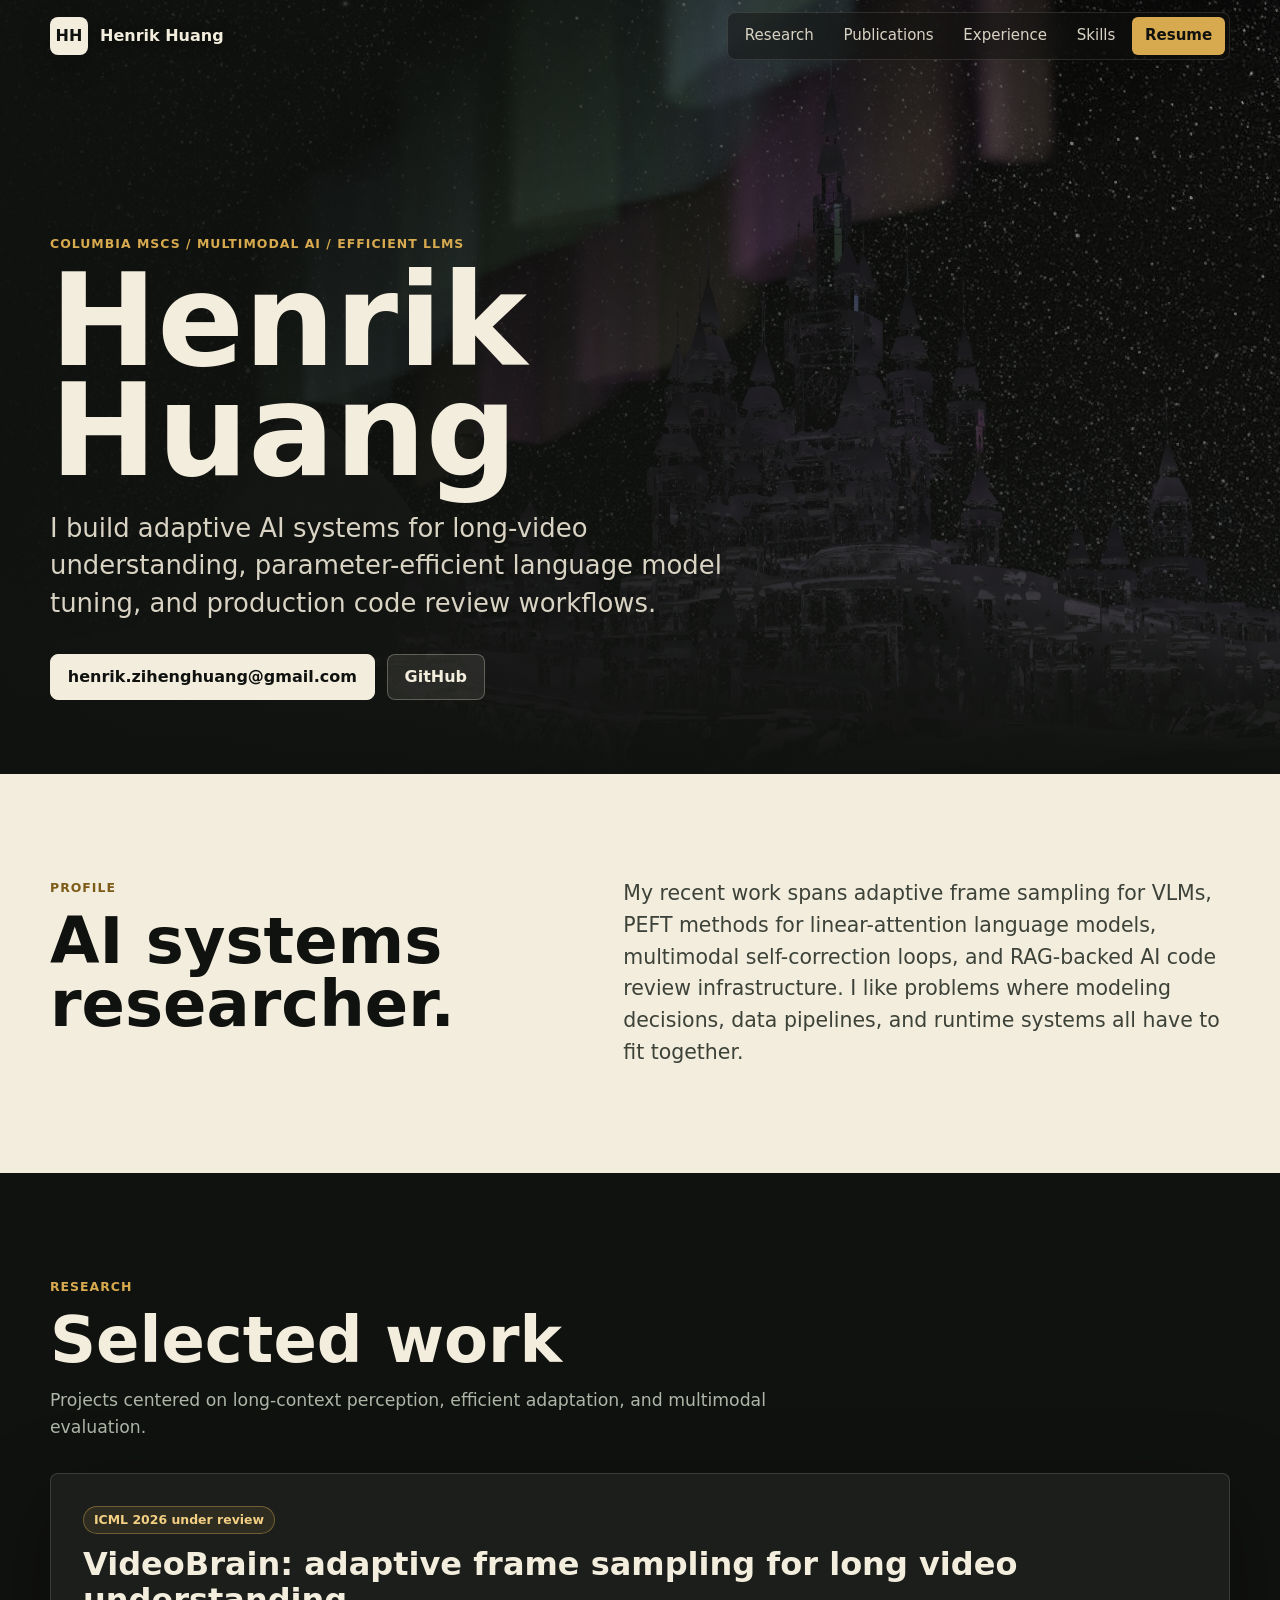
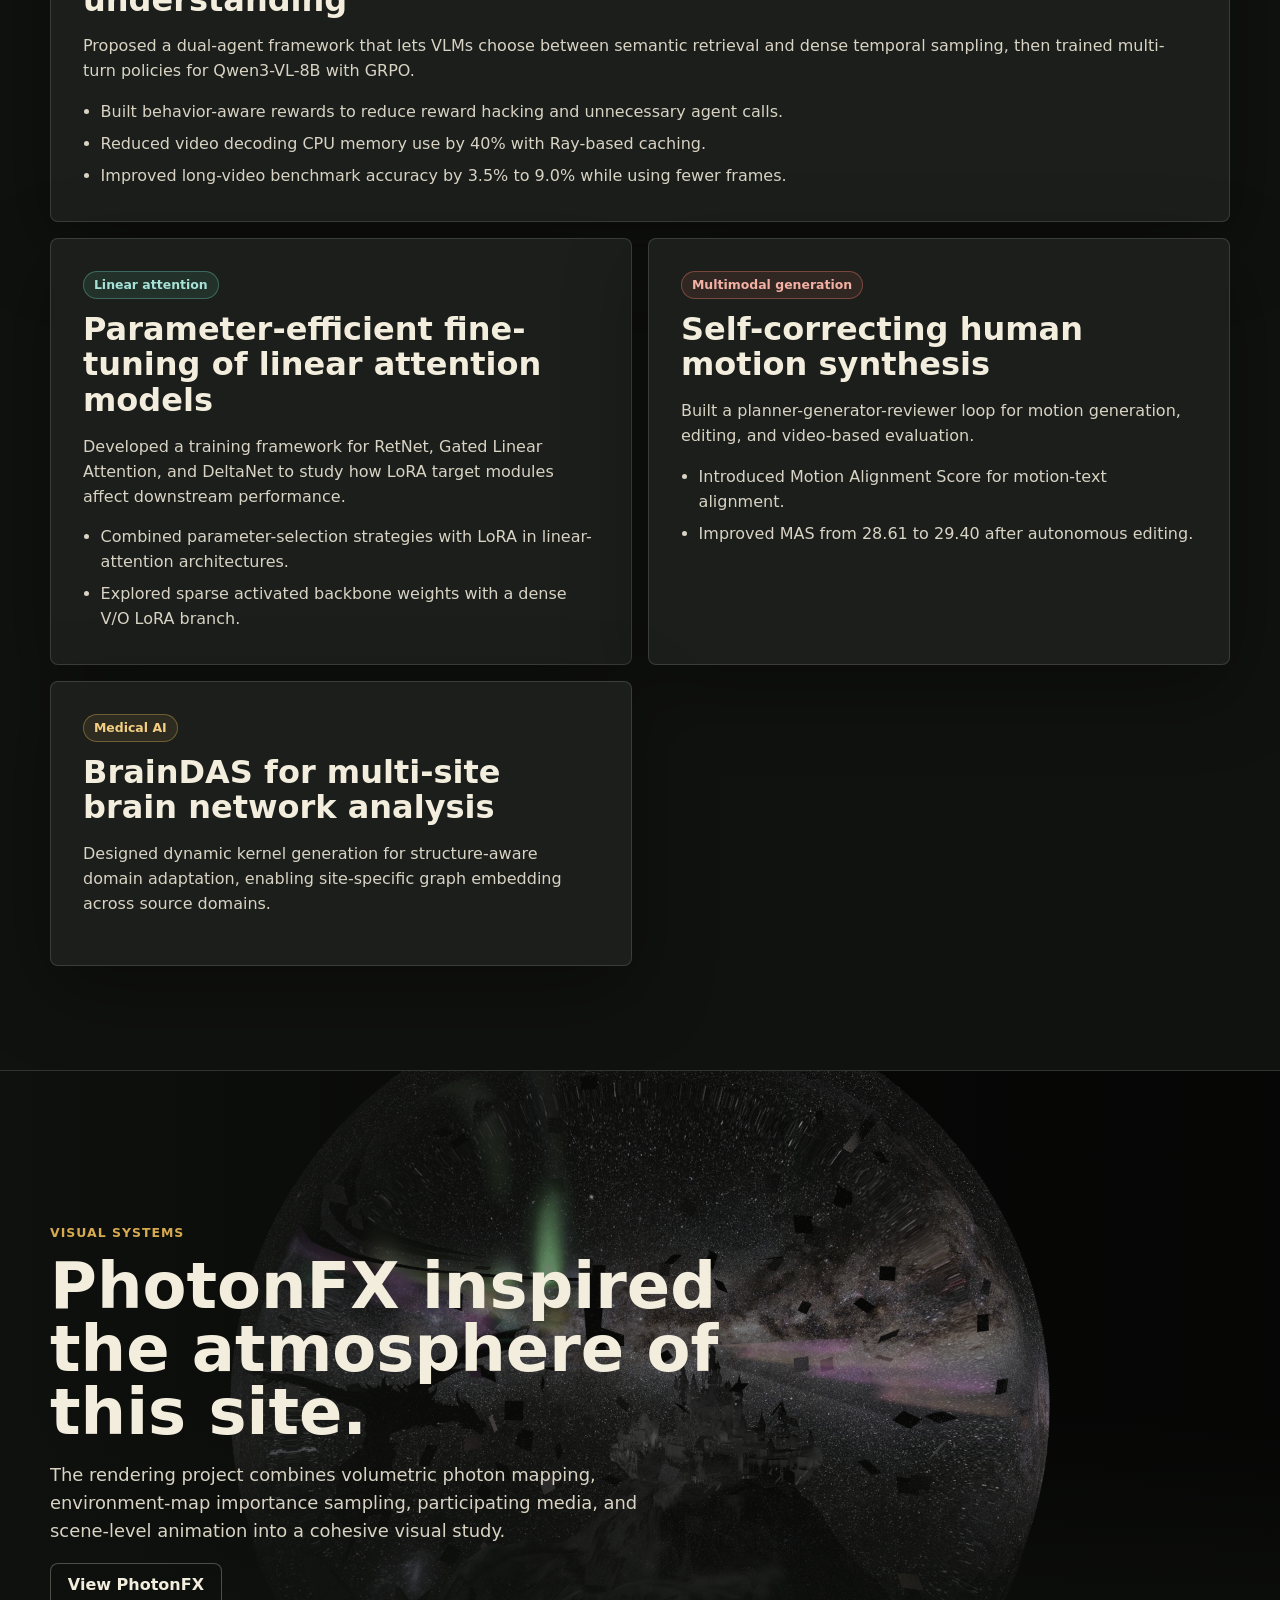
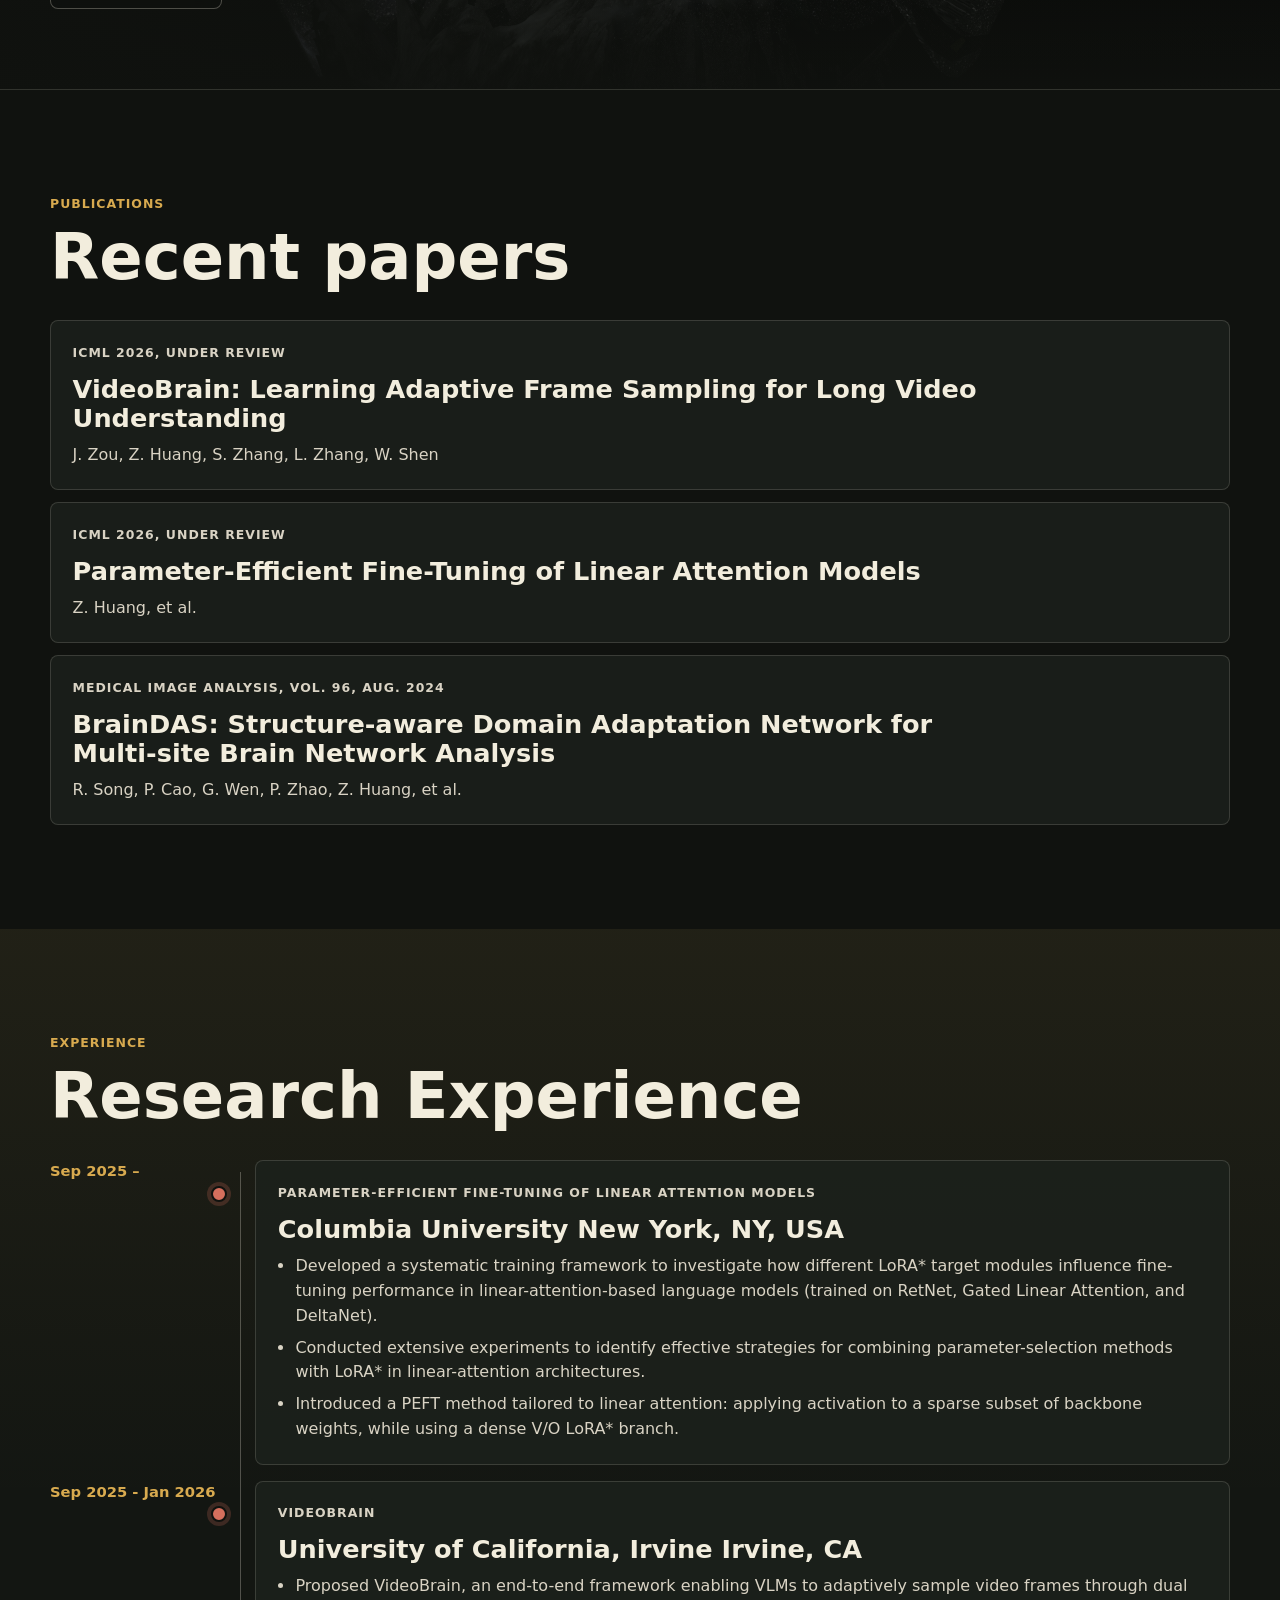
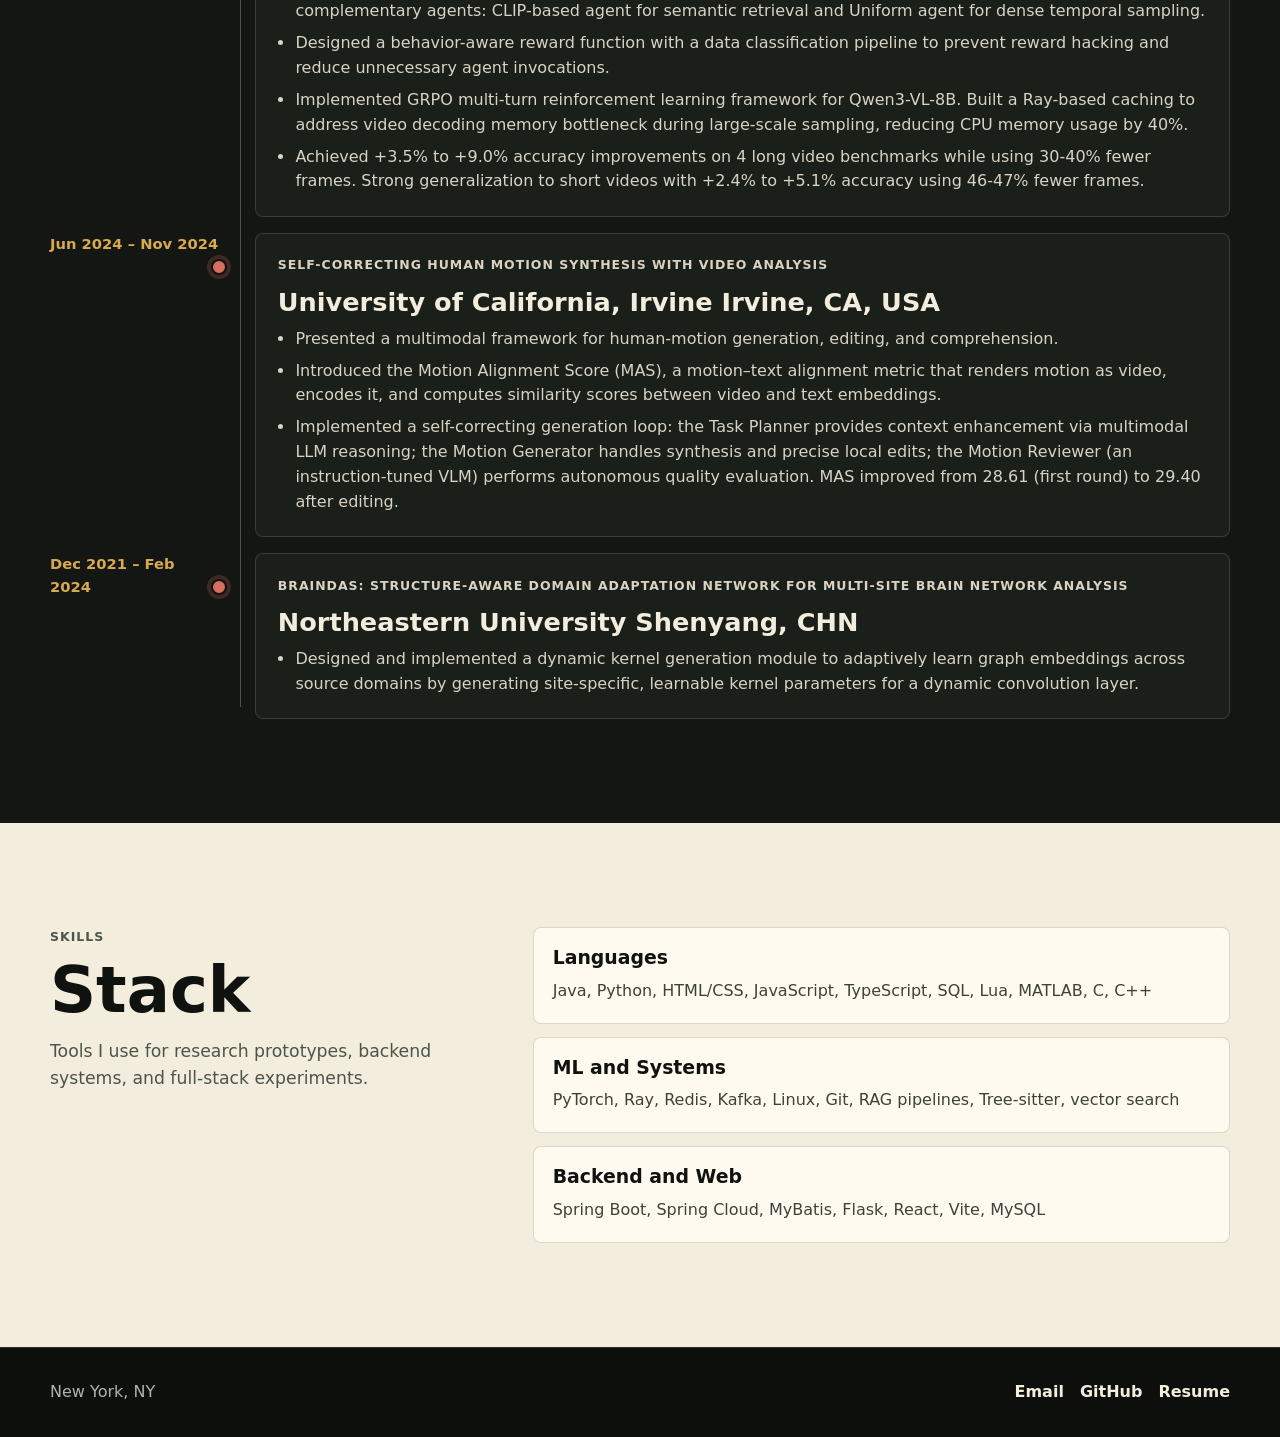
==== commit c81b9a8b: "Shorten skills heading" ====
--- a/henrik/index.html
+++ b/henrik/index.html
@@ -266,7 +266,7 @@
       <div class="section-inner skills-layout">
         <div class="section-heading reveal">
           <p class="section-kicker">Skills</p>
-          <h2>Implementation stack</h2>
+          <h2>Stack</h2>
           <p>Tools I use for research prototypes, backend systems, and full-stack experiments.</p>
         </div>
         <div class="skill-columns">
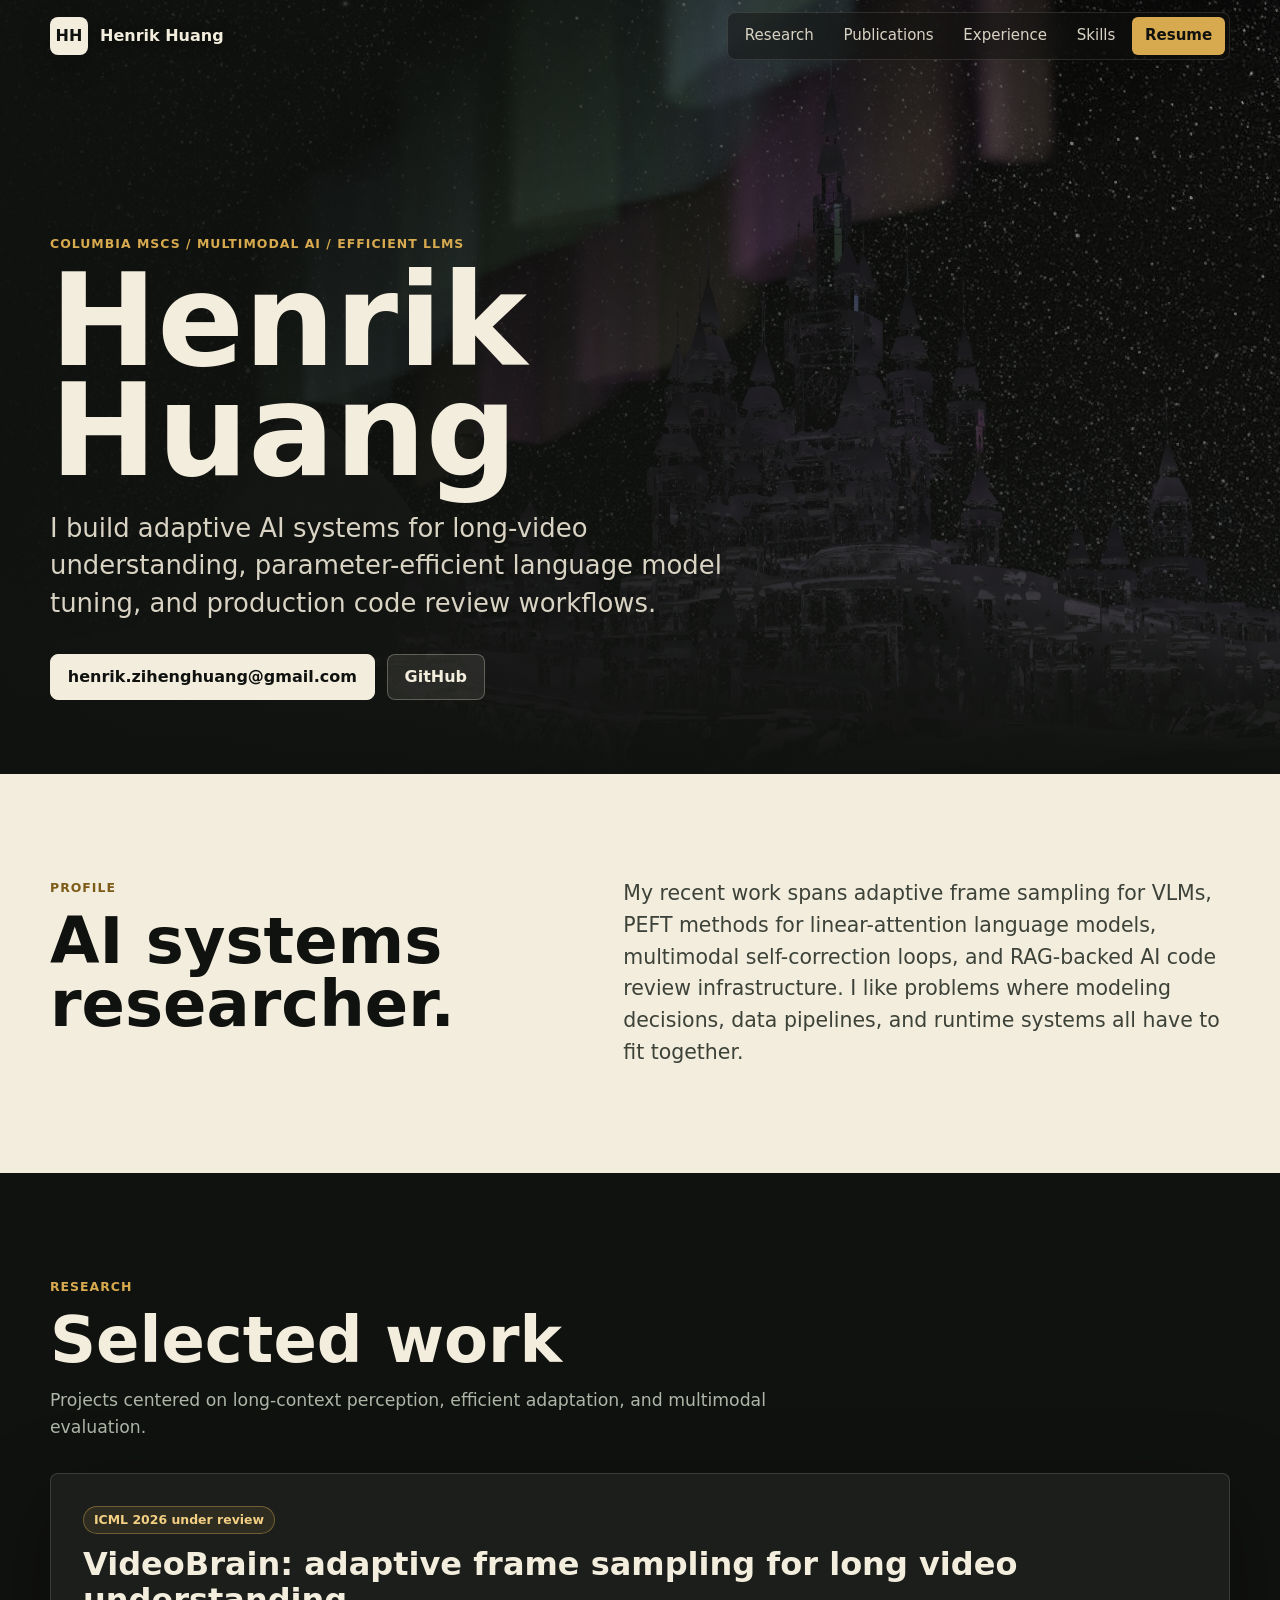
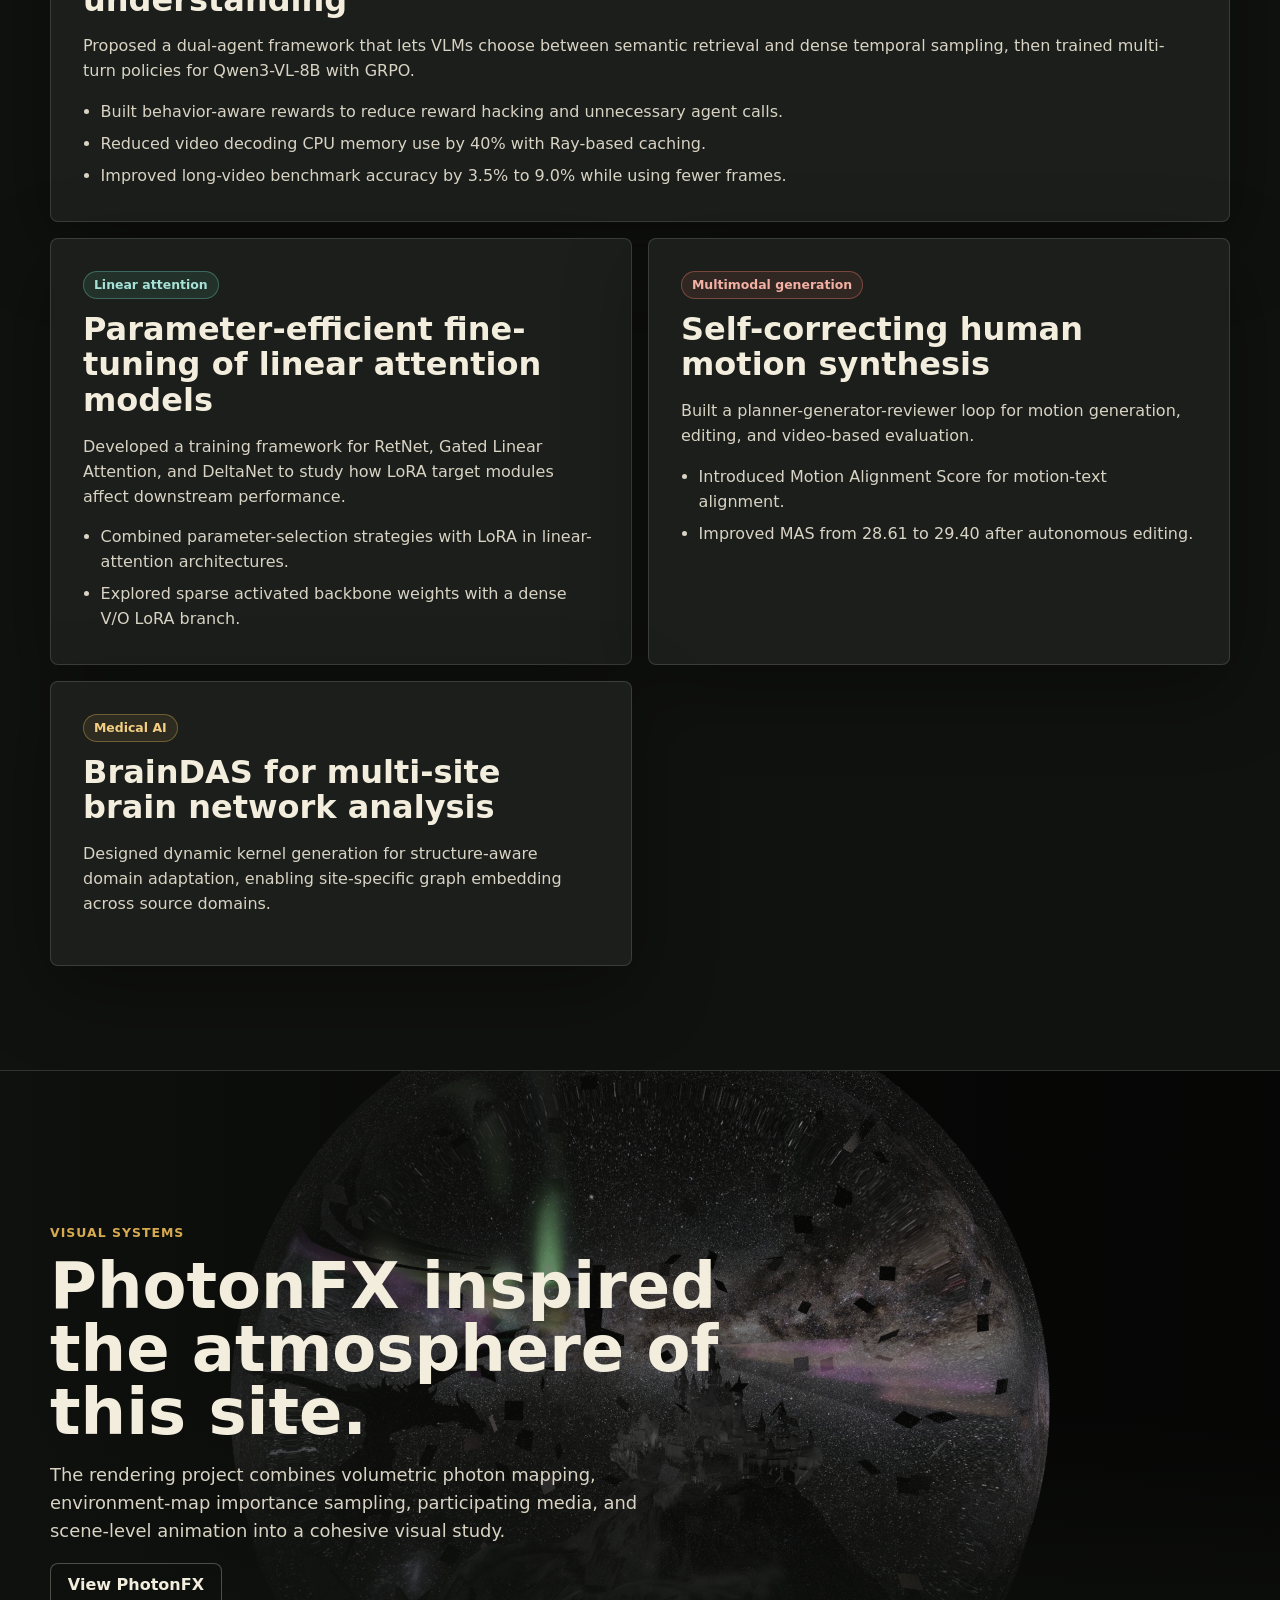
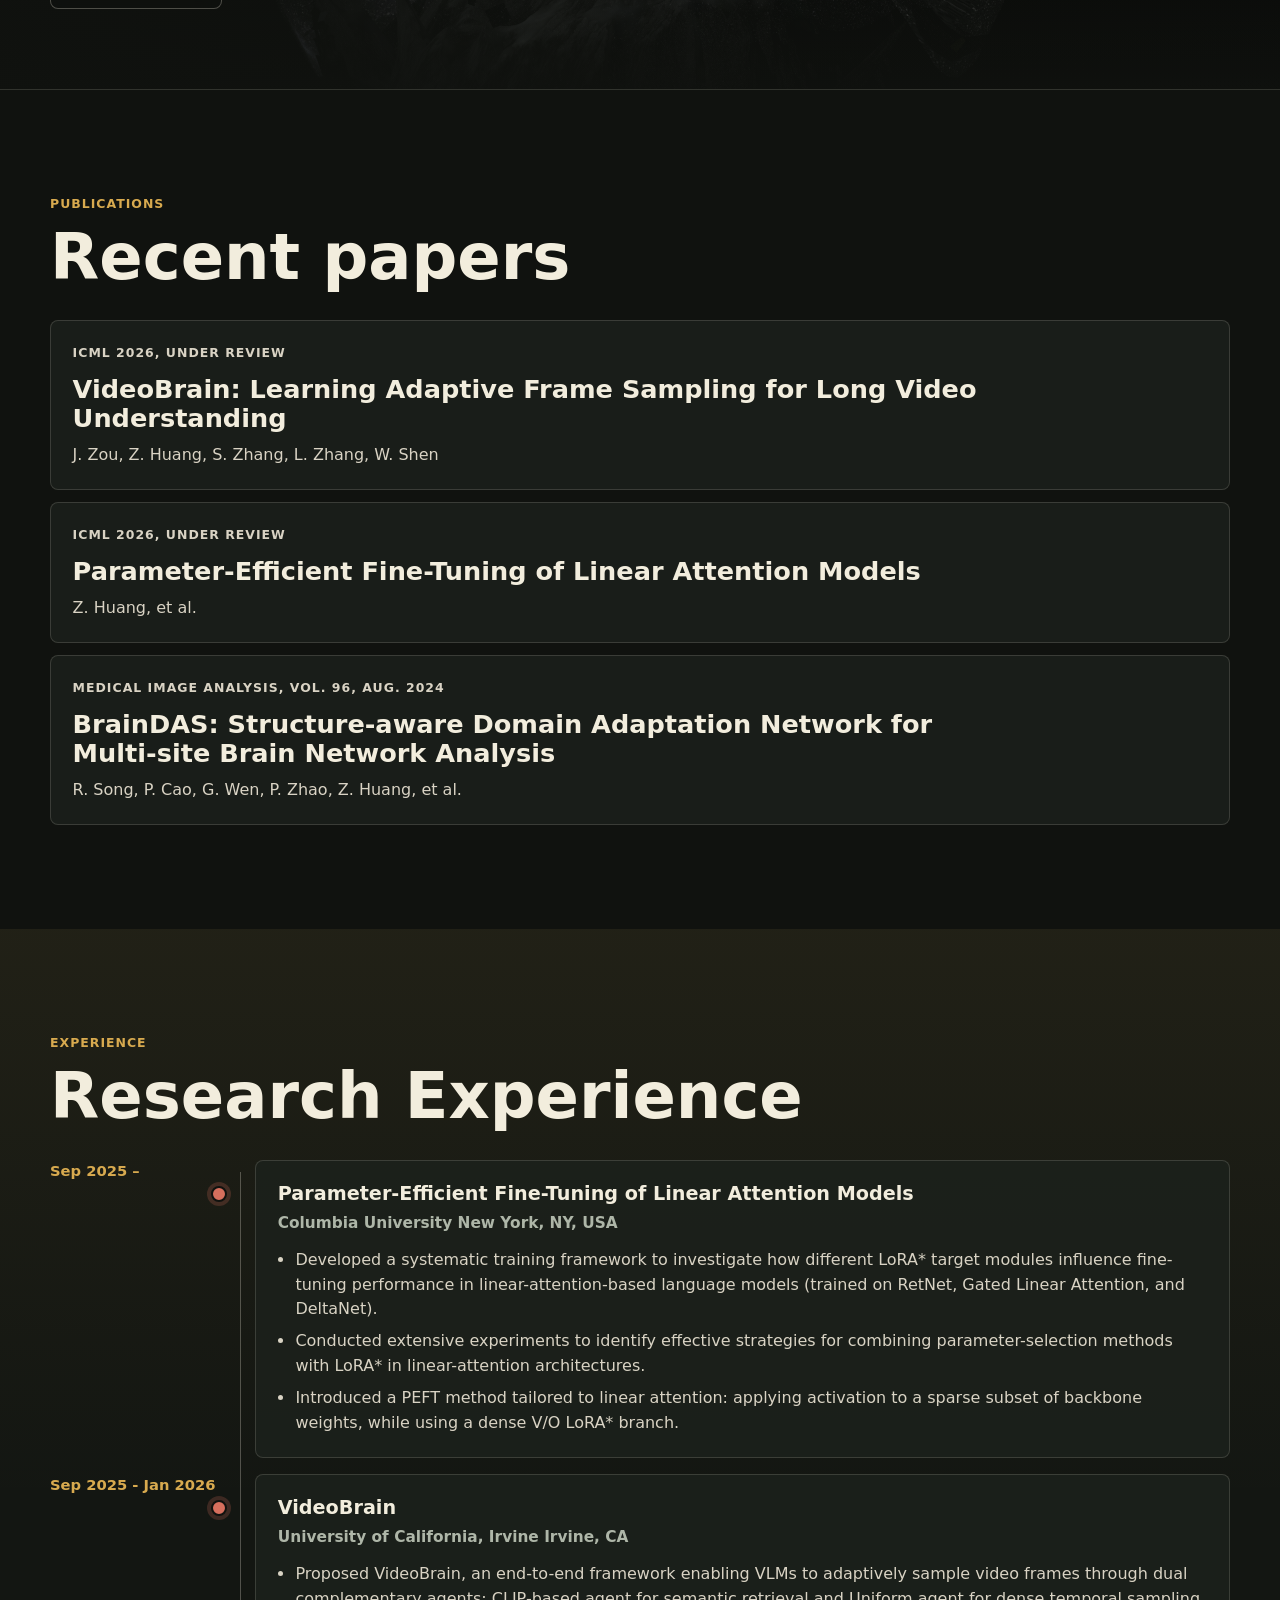
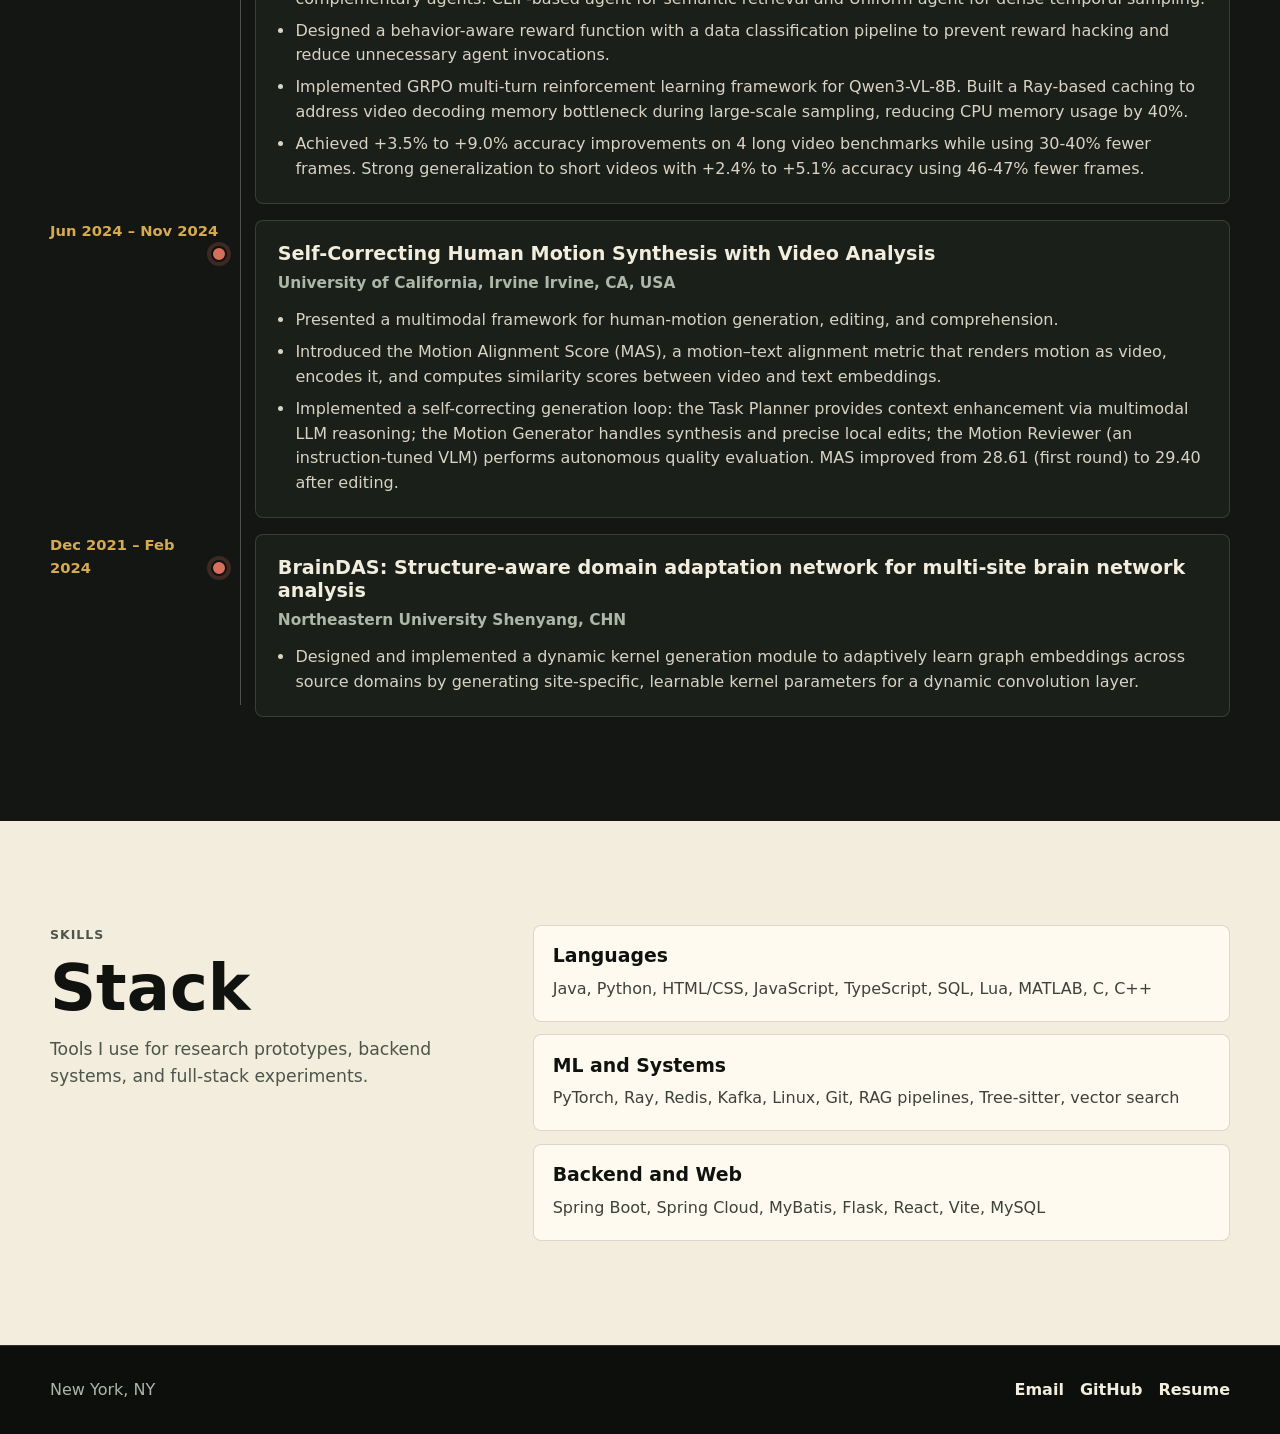
==== commit 5e10cec2: "Bust Henrik stylesheet cache" ====
--- a/henrik/index.html
+++ b/henrik/index.html
@@ -7,7 +7,7 @@
   <meta name="description" content="Personal homepage for Henrik Huang, Columbia MSCS student working on multimodal AI, efficient language model adaptation, video understanding, and AI systems.">
   <meta name="theme-color" content="#10120f">
   <link rel="preload" href="../PhotonFX/images/ice_castle.jpg" as="image">
-  <link rel="stylesheet" href="styles.css">
+  <link rel="stylesheet" href="styles.css?v=69da61f">
 </head>
 <body>
   <a class="skip-link" href="#main">Skip to content</a>
--- a/henrik/styles.css
+++ b/henrik/styles.css
@@ -572,11 +572,21 @@
 }
 
 .timeline-card h3 {
-  font-size: clamp(1.22rem, 2vw, 1.65rem);
-}
-
-.role {
-  color: var(--teal);
+  margin: 0 0 0.9rem;
+  color: var(--muted);
+  font-size: 0.96rem;
+  line-height: 1.35;
+  font-weight: 720;
+}
+
+.timeline-card .role {
+  margin: 0 0 0.45rem;
+  color: var(--paper);
+  font-size: clamp(1.16rem, 1.5vw, 1.38rem);
+  line-height: 1.18;
+  font-weight: 800;
+  letter-spacing: 0;
+  text-transform: none;
 }
 
 .skills-section {
